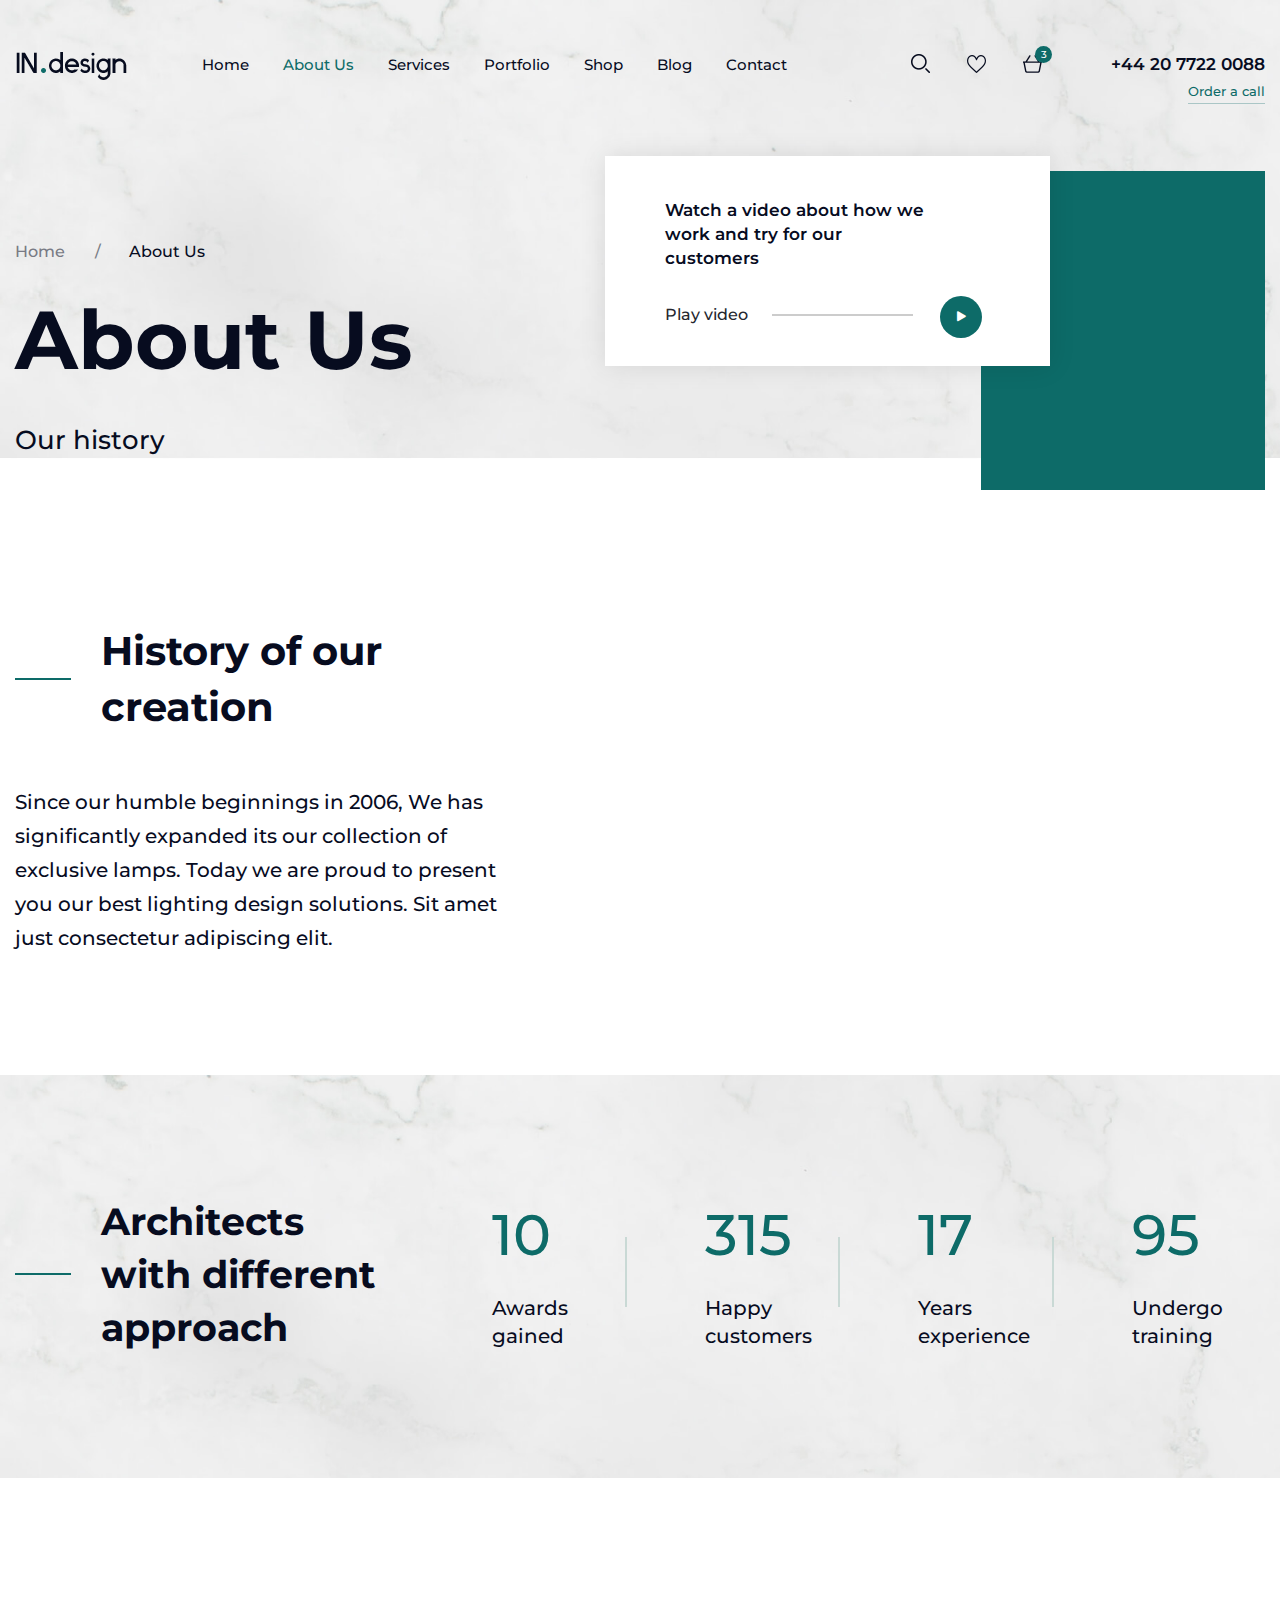
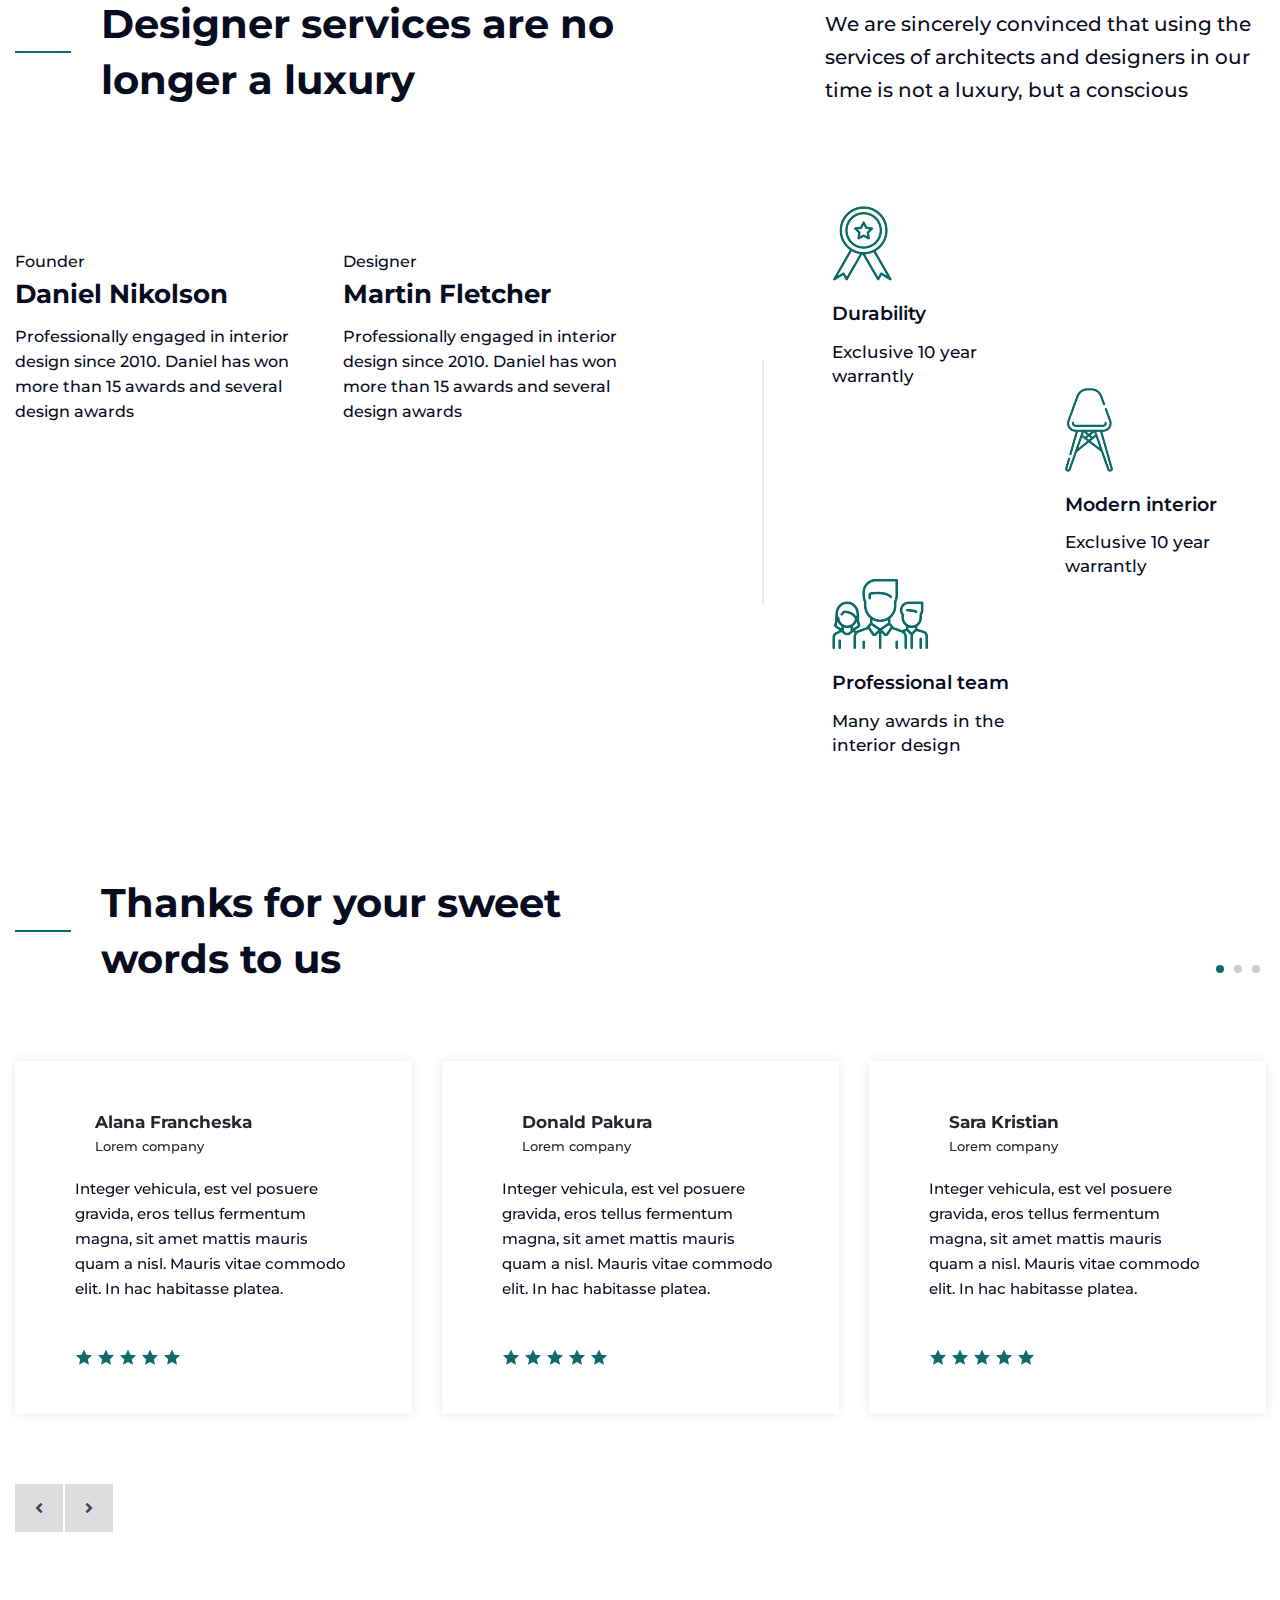
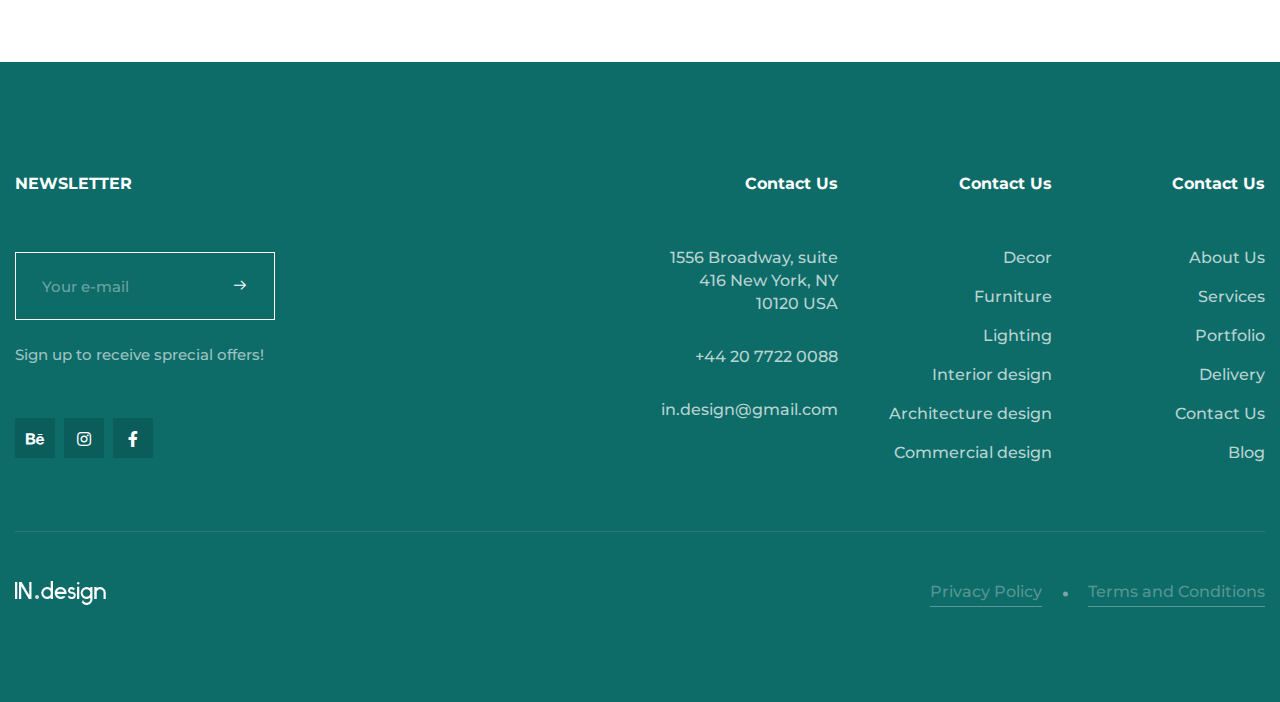
==== about.html @ 4f8052b0 "first commit" ====
<!DOCTYPE html>
<html lang="en">
<head>
	<meta charset="UTF-8">
	<title>Mint - Interior Design HTML Template</title>
	<meta name="viewport" content="width=device-width, initial-scale=1.0">
	<meta name="description" content="Mint Multipurpose Agency Website" />
	<meta name="author" content="George_fx">
	<meta name="keywords" content="" />
	<link rel="icon" href="assets/images/favicon.png">
	<link rel="stylesheet" type="text/css" href="assets/css/animate.css">
	<link rel="stylesheet" type="text/css" href="assets/css/bootstrap.min.css">
	<link rel="stylesheet" type="text/css" href="assets/css/all.min.css">
	<link rel="stylesheet" type="text/css" href="assets/css/line-awesome.min.css">
	<link rel="stylesheet" type="text/css" href="assets/css/slick.css">
	<link rel="stylesheet" type="text/css" href="assets/css/slick-theme.css">
	<link rel="stylesheet" type="text/css" href="assets/css/color.css">
	<link rel="stylesheet" type="text/css" href="assets/css/style.css">
	<link rel="stylesheet" type="text/css" href="assets/css/responsive.css">
</head>


<body>


	<div class="page-loading">
		<div class="thecube">
			<div class="cube c1"></div>
			<div class="cube c2"></div>
			<div class="cube c4"></div>
			<div class="cube c3"></div>
		</div>
	</div><!--page-loading end-->

	<div class="wrapper">
			
		<header>
			<div class="container">
				<div class="header-content">
					<div class="logo">
						<a href="index.html" title="">
							<img src="assets/images/logo.png" alt="">
						</a>
					</div><!--logo end-->
					<nav>
						<ul>
							<li><a href="index.html" title="">Home</a></li>
							<li><a class="active" href="about.html" title="">About Us</a></li>
							<li><a href="services.html" title="">Services</a></li>
							<li><a href="portfolio.html" title="">Portfolio</a>
								<ul>
									<li><a href="#" title="">Portfolio Details</a></li>
								</ul>
							</li>
							<li><a href="catalog.html" title="">Shop</a>
								<ul>
									<li>
										<a href="catalog-product.html" title="">Shop Details</a>
									</li>
									<li>
										<a href="shop.html" title="">Shop 2</a>
									</li>
								</ul>
							</li>
							<li><a href="blog.html" title="">Blog</a>
								<ul>
									<li><a href="blog-single.html" title="">Blog Single</a></li>
								</ul>
							</li>
							<li><a href="contact.html" title="">Contact</a></li>
						</ul>
					</nav><!--navigation end-->
					<ul class="mint-funcz">
						<li>
							<a href="#" title="" class="search-btn">
								<img src="assets/images/icon3.png" alt="">
							</a>
						</li>
						<li>
							<a href="#" title="">
								<img src="assets/images/icon4.png" alt="">
							</a>
						</li>
						<li>
							<a href="#" title="">
								<img src="assets/images/icon5.png" alt="">
								<span class="cart-number">3</span>
							</a>
						</li>
					</ul><!--mint-funcz end-->
					<div class="contact-head-info">
						<h4>+44 20 7722 0088</h4>
						<a href="#" title="">Order a call</a>
					</div><!--contact-head-info end-->
					<div class="menu-btnn">
						<div class="menu-btn">
							<span class="bar1"></span>
							<span class="bar2"></span>
							<span class="bar3"></span>
						</div><!--menu-bar end-->
					</div>
				</div><!--header-content end-->
			</div>
		</header><!--header end-->

		<div class="header-search d-flex flex-wrap justify-content-center align-items-center w-100">
            <span class="search-close-btn"><i class="fas fa-times"></i></span>
            <form>
                <input type="text" placeholder="Search">
            </form>
        </div><!--header-search end-->

		<div class="responsive-mobile-menu">
			<ul>
				<li><a href="index.html" title="">Home</a></li>
				<li><a href="about.html" title="">About Us</a></li>
				<li><a href="services.html" title="">Services</a></li>
				<li><a href="portfolio.html" title="">Portfolio</a>
					<ul>
						<li><a href="#" title="">Portfolio Details</a></li>
					</ul>
				</li>
				<li><a href="catalog.html" title="">Shop</a>
					<ul>
						<li>
							<a href="catalog-product.html" title="">Shop Details</a>
						</li>
						<li>
							<a href="shop.html" title="">Shop 2</a>
						</li>
					</ul>
				</li>
				<li><a href="blog.html" title="">Blog</a>
					<ul>
						<li><a href="blog-single.html" title="">Blog Single</a></li>
					</ul>
				</li>
				<li><a href="contact.html" title="">Contact</a></li>
			</ul>
		</div><!--responsive-mobile-menu end-->

		<section class="pager-section">
			<div class="container">
				<div class="pager-info">
					<ul class="breadcrumb">
						<li><a href="#" title="">Home</a></li>
						<li><span>About Us</span></li>
					</ul><!--breadcrumb end-->
					<h2>About Us</h2>
					<span>Our history</span>
				</div>
				<div class="pger-imgs">
					<div class="abt-imgz">
						<img src="https://via.placeholder.com/490x613" alt="">
						<img src="https://via.placeholder.com/480x598" alt="" class="sncd-img">
						<div class="abt-txt">
							<h4>Watch a video about how we work and try for our customers</h4>
							<span>Play video</span>
							<a href="https://www.youtube.com/watch?v=pNxqh-JCMpw" title="" class="play-btn html5lightbox"><i class="fa fa-play"></i></a>
						</div>
					</div>
				</div><!--pger-imgs end-->
				<div class="clearfix"></div>
			</div>
		</section><!--pager-section end-->

		<section class="block2">
			<div class="container">
				<div class="our-history">
					<h3 class="sub-title">History of our creation</h3>
					<p>Since our humble beginnings in 2006, We has significantly expanded its our collection of exclusive lamps. Today we are proud to present you our best lighting design solutions. Sit amet just consectetur adipiscing elit.</p>
				</div><!--our-history end-->
			</div>
		</section>

		<section class="block2">
			<div class="fixed-bg bg2"></div>
			<div class="container">
				<div class="arch-section">
					<div class="row">
						<div class="col-lg-4">
							<h3 class="sub-title m-0">Architects <br />with different approach</h3>
						</div>
						<div class="col-lg-8">
							<div class="our-awards-sec">
								<div class="row">
									<div class="col-lg-3 col-md-3 col-sm-6">
										<div class="award-col">
											<h2 class="count">10</h2>
											<h3>Awards gained</h3>
										</div><!--award-col end-->
									</div>
									<div class="col-lg-3 col-md-3 col-sm-6">
										<div class="award-col">
											<h2 class="count">315</h2>
											<h3>Happy customers</h3>
										</div><!--award-col end-->
									</div>
									<div class="col-lg-3 col-md-3 col-sm-6">
										<div class="award-col">
											<h2 class="count">17</h2>
											<h3>Years experience</h3>
										</div><!--award-col end-->
									</div>
									<div class="col-lg-3 col-md-3 col-sm-6">
										<div class="award-col">
											<h2 class="count">95</h2>
											<h3>Undergo training</h3>
										</div><!--award-col end-->
									</div>
								</div>
							</div><!--our-awards-sec end-->
						</div>
					</div>
				</div><!--arch-section end-->
			</div>
		</section>

		<section class="block2 pb-0">
			<div class="custom-container">
				<div class="section-title style2 align-items-center">
					<h3 class="sub-title">Designer services are no longer a luxury</h3>
					<p>We are sincerely convinced that using the services of architects and designers in our time is not a luxury, but a conscious</p>
					<div class="clearfix"></div>
				</div><!--section-title end-->
				<div class="services-section">
					<div class="row">
						<div class="col-lg-7">
							<div class="post-section">
								<div class="row">
									<div class="col-lg-6 col-md-6 col-sm-6">
										<div class="post-col">
											<div class="post-thumbnail">
												<img src="https://via.placeholder.com/280x280" alt="">
											</div><!--post-thumbnail end-->
											<div class="post-info">
												<span>Founder</span>
												<h2>Daniel Nikolson</h2>
												<p>Professionally engaged in interior design since 2010. Daniel has won more than 15 awards and several design awards</p>
											</div><!--post-info end-->
										</div><!--post-col end-->
									</div>
									<div class="col-lg-6 col-md-6 col-sm-6">
										<div class="post-col">
											<div class="post-thumbnail">
												<img src="https://via.placeholder.com/280x280" alt="">
											</div><!--post-thumbnail end-->
											<div class="post-info">
												<span>Designer</span>
												<h2>Martin Fletcher</h2>
												<p>Professionally engaged in interior design since 2010. Daniel has won more than 15 awards and several design awards</p>
											</div><!--post-info end-->
										</div><!--post-col end-->
									</div>
								</div>
							</div>
						</div>
						<div class="col-lg-5">
							<div class="svs-list">
								<ul>
									<li>
										<div class="svs-info">
											<img src="assets/images/ico1.png" alt="">
											<h3>Durability</h3>
											<p>Exclusive 10 year warrantly</p>
										</div>
									</li>
									<li>
										<div class="svs-info">
											<img src="assets/images/ico2.png" alt="">
											<h3>Modern interior</h3>
											<p>Exclusive 10 year warrantly</p>
										</div>
										<div class="clearfix"></div>
									</li>
									<li>
										<div class="svs-info">
											<img src="assets/images/ico3.png" alt="">
											<h3>Professional team</h3>
											<p>Many awards in the interior design </p>
										</div>
									</li>
								</ul>
							</div><!--svs-list end-->
						</div>
					</div>
				</div><!--services-section end-->
			</div>
		</section>

		<section class="block testi-section">
			<div class="container">
				<div class="section-title">
					<h3 class="sub-title">Thanks for your sweet words to us</h3>
				</div><!--section-title end-->
				<div class="testimonial-section">
					<div class="row testi-carousel">
						<div class="col-lg-4">
							<div class="testi-slide">
								<div class="testi-head">
									<img src="https://via.placeholder.com/70x70" alt="">
									<div class="user-info">
										<h3>Alana Francheska</h3>
										<span>Lorem company</span>
									</div>
								</div>
								<p>Integer vehicula, est vel posuere gravida, eros tellus fermentum magna, sit amet mattis mauris quam a nisl. Mauris vitae commodo elit.  In hac habitasse platea.</p>
								<ul class="rating">
									<li><i class="la la-star"></i></li>
									<li><i class="la la-star"></i></li>
									<li><i class="la la-star"></i></li>
									<li><i class="la la-star"></i></li>
									<li><i class="la la-star"></i></li>
								</ul>
							</div><!--testi-slide end-->
						</div>
						<div class="col-lg-4">
							<div class="testi-slide">
								<div class="testi-head">
									<img src="https://via.placeholder.com/70x70" alt="">
									<div class="user-info">
										<h3>Donald Pakura</h3>
										<span>Lorem company</span>
									</div>
								</div>
								<p>Integer vehicula, est vel posuere gravida, eros tellus fermentum magna, sit amet mattis mauris quam a nisl. Mauris vitae commodo elit.  In hac habitasse platea.</p>
								<ul class="rating">
									<li><i class="la la-star"></i></li>
									<li><i class="la la-star"></i></li>
									<li><i class="la la-star"></i></li>
									<li><i class="la la-star"></i></li>
									<li><i class="la la-star"></i></li>
								</ul>
							</div><!--testi-slide end-->
						</div>
						<div class="col-lg-4">
							<div class="testi-slide">
								<div class="testi-head">
									<img src="https://via.placeholder.com/70x70" alt="">
									<div class="user-info">
										<h3>Sara Kristian</h3>
										<span>Lorem company</span>
									</div>
								</div>
								<p>Integer vehicula, est vel posuere gravida, eros tellus fermentum magna, sit amet mattis mauris quam a nisl. Mauris vitae commodo elit.  In hac habitasse platea.</p>
								<ul class="rating">
									<li><i class="la la-star"></i></li>
									<li><i class="la la-star"></i></li>
									<li><i class="la la-star"></i></li>
									<li><i class="la la-star"></i></li>
									<li><i class="la la-star"></i></li>
								</ul>
							</div><!--testi-slide end-->
						</div>
						<div class="col-lg-4">
							<div class="testi-slide">
								<div class="testi-head">
									<img src="https://via.placeholder.com/70x70" alt="">
									<div class="user-info">
										<h3>Alana Francheska</h3>
										<span>Lorem company</span>
									</div>
								</div>
								<p>Integer vehicula, est vel posuere gravida, eros tellus fermentum magna, sit amet mattis mauris quam a nisl. Mauris vitae commodo elit.  In hac habitasse platea.</p>
								<ul class="rating">
									<li><i class="la la-star"></i></li>
									<li><i class="la la-star"></i></li>
									<li><i class="la la-star"></i></li>
									<li><i class="la la-star"></i></li>
									<li><i class="la la-star"></i></li>
								</ul>
							</div><!--testi-slide end-->
						</div>
						<div class="col-lg-4">
							<div class="testi-slide">
								<div class="testi-head">
									<img src="https://via.placeholder.com/70x70" alt="">
									<div class="user-info">
										<h3>Alana Francheska</h3>
										<span>Lorem company</span>
									</div>
								</div>
								<p>Integer vehicula, est vel posuere gravida, eros tellus fermentum magna, sit amet mattis mauris quam a nisl. Mauris vitae commodo elit.  In hac habitasse platea.</p>
								<ul class="rating">
									<li><i class="la la-star"></i></li>
									<li><i class="la la-star"></i></li>
									<li><i class="la la-star"></i></li>
									<li><i class="la la-star"></i></li>
									<li><i class="la la-star"></i></li>
								</ul>
							</div><!--testi-slide end-->
						</div>
					</div>
				</div><!--testimonial-section end-->
			</div>
		</section>

		<footer>
			<div class="container">
				<div class="top-footer">
					<div class="row">
						<div class="col-lg-6 col-md-12">
							<div class="widget widget-info">
								<h3 class="widget-title">NEWSLETTER</h3>
								<form class="widget-form">
									<input type="text" name="email" placeholder="Your e-mail">
									<button type="submit"><i class="la la-arrow-right"></i></button>
								</form>
								<span>Sign up to receive sprecial offers!</span>
								<ul class="social-links">
									<li><a href="#" title=""><i class="fab fa-behance"></i></a></li>
									<li><a href="#" title=""><i class="fab fa-instagram"></i></a></li>
									<li><a href="#" title=""><i class="fab fa-facebook-f"></i></a></li>
								</ul><!--social-links end-->
							</div><!--widget-info end-->
						</div>
						<div class="col-lg-6 col-md-12">
							<div class="row">
								<div class="col-lg-4 col-md-4 col-sm-6 col-12">
									<div class="widget widget-contact text-right">
										<h3 class="widget-title">Contact Us</h3>
										<ul class="ft-links">
											<li>1556 Broadway, suite 416 New York, NY 10120 USA</li>
											<li>+44 20 7722 0088</li>
											<li><a href="#" title="">in.design@gmail.com</a></li>
										</ul><!--ft-links end-->
									</div><!--widget-contact end-->
								</div>
								<div class="col-lg-4 col-md-4 col-sm-6 col-12">
									<div class="widget widget-category text-right">
										<h3 class="widget-title">Contact Us</h3>
										<ul class="ft-links">
											<li><a href="#" title="">Decor</a></li>
											<li><a href="#" title="">Furniture</a></li>
											<li><a href="#" title="">Lighting</a></li>
											<li><a href="#" title="">Interior design</a></li>
											<li><a href="#" title="">Architecture design</a></li>
											<li><a href="#" title="">Commercial design</a></li>
										</ul><!--ft-links end-->
									</div><!--widget-contact end-->
								</div>
								<div class="col-lg-4 col-md-4 col-sm-12 col-12">
									<div class="widget widget-company text-right">
										<h3 class="widget-title">Contact Us</h3>
										<ul class="ft-links">
											<li><a href="about.html" title="">About Us</a></li>
											<li><a href="services.html" title="">Services</a></li>
											<li><a href="portfolio.html" title="">Portfolio</a></li>
											<li><a href="#" title="">Delivery</a></li>
											<li><a href="contact.html" title="">Contact Us</a></li>
											<li><a href="blog.html" title="">Blog</a></li>
										</ul><!--ft-links end-->
									</div><!--widget-contact end-->
								</div>
							</div>
						</div>
					</div>
				</div><!--top-footer end-->
				<div class="bottom-footer">
					<div class="ft-logo">
						<img src="assets/images/ft-logo.png" alt="">
					</div><!--ft-logo end-->
					<ul class="btm-links">
						<li><a href="#" title="">Privacy Policy</a></li>
						<li><a href="#" title="">Terms and Conditions</a></li>
					</ul><!--btm-links end-->
					<div class="clearfix"></div>
				</div><!--bottom-footer end-->
			</div>
		</footer><!--footer end-->

	</div><!--wrapper end-->



<script src="assets/js/jquery.min.js"></script>
<script src="assets/js/popper.js"></script>
<script src="assets/js/bootstrap.min.js"></script>
<script src="assets/js/plugin/slick.min.js"></script>
<script src="assets/js/plugin/html5lightbox.js"></script>
<script src="assets/js/plugin/counter.js"></script>
<script src="assets/js/placeholdem.min.js"></script>
<script src="assets/js/script.js"></script>


</body>

</html>
---- assets/css/line-awesome.min.css ----
.la,.lab,.lad,.lal,.lar,.las{-moz-osx-font-smoothing:grayscale;-webkit-font-smoothing:antialiased;display:inline-block;font-style:normal;font-variant:normal;text-rendering:auto;line-height:1}.la-lg{font-size:1.33333em;line-height:.75em;vertical-align:-.0667em}.la-xs{font-size:.75em}.la-sm{font-size:.875em}.la-1x{font-size:1em}.la-2x{font-size:2em}.la-3x{font-size:3em}.la-4x{font-size:4em}.la-5x{font-size:5em}.la-6x{font-size:6em}.la-7x{font-size:7em}.la-8x{font-size:8em}.la-9x{font-size:9em}.la-10x{font-size:10em}.la-fw{text-align:center;width:1.25em}.la-ul{list-style-type:none;margin-left:2.5em;padding-left:0}.la-ul>li{position:relative}.la-li{left:-2em;position:absolute;text-align:center;width:2em;line-height:inherit}.la-border{border:solid .08em #eee;border-radius:.1em;padding:.2em .25em .15em}.la-pull-left{float:left}.la-pull-right{float:right}.la.la-pull-left,.lab.la-pull-left,.lal.la-pull-left,.lar.la-pull-left,.las.la-pull-left{margin-right:.3em}.la.la-pull-right,.lab.la-pull-right,.lal.la-pull-right,.lar.la-pull-right,.las.la-pull-right{margin-left:.3em}.la-spin{-webkit-animation:la-spin 2s infinite linear;animation:la-spin 2s infinite linear}.la-pulse{-webkit-animation:la-spin 1s infinite steps(8);animation:la-spin 1s infinite steps(8)}@-webkit-keyframes la-spin{0%{-webkit-transform:rotate(0);transform:rotate(0)}100%{-webkit-transform:rotate(360deg);transform:rotate(360deg)}}@keyframes la-spin{0%{-webkit-transform:rotate(0);transform:rotate(0)}100%{-webkit-transform:rotate(360deg);transform:rotate(360deg)}}.la-rotate-90{-webkit-transform:rotate(90deg);transform:rotate(90deg)}.la-rotate-180{-webkit-transform:rotate(180deg);transform:rotate(180deg)}.la-rotate-270{-webkit-transform:rotate(270deg);transform:rotate(270deg)}.la-flip-horizontal{-webkit-transform:scale(-1,1);transform:scale(-1,1)}.la-flip-vertical{-webkit-transform:scale(1,-1);transform:scale(1,-1)}.la-flip-both,.la-flip-horizontal.la-flip-vertical{-webkit-transform:scale(-1,-1);transform:scale(-1,-1)}:root .la-flip-both,:root .la-flip-horizontal,:root .la-flip-vertical,:root .la-rotate-180,:root .la-rotate-270,:root .la-rotate-90{-webkit-filter:none;filter:none}.la-stack{display:inline-block;height:2em;line-height:2em;position:relative;vertical-align:middle;width:2.5em}.la-stack-1x,.la-stack-2x{left:0;position:absolute;text-align:center;width:100%}.la-stack-1x{line-height:inherit}.la-stack-2x{font-size:2em}.la-inverse{color:#fff}.la-500px:before{content:"\f26e"}.la-accessible-icon:before{content:"\f368"}.la-accusoft:before{content:"\f369"}.la-acquisitions-incorporated:before{content:"\f6af"}.la-ad:before{content:"\f641"}.la-address-book:before{content:"\f2b9"}.la-address-card:before{content:"\f2bb"}.la-adjust:before{content:"\f042"}.la-adn:before{content:"\f170"}.la-adobe:before{content:"\f778"}.la-adversal:before{content:"\f36a"}.la-affiliatetheme:before{content:"\f36b"}.la-air-freshener:before{content:"\f5d0"}.la-airbnb:before{content:"\f834"}.la-algolia:before{content:"\f36c"}.la-align-center:before{content:"\f037"}.la-align-justify:before{content:"\f039"}.la-align-left:before{content:"\f036"}.la-align-right:before{content:"\f038"}.la-alipay:before{content:"\f642"}.la-allergies:before{content:"\f461"}.la-amazon:before{content:"\f270"}.la-amazon-pay:before{content:"\f42c"}.la-ambulance:before{content:"\f0f9"}.la-american-sign-language-interpreting:before{content:"\f2a3"}.la-amilia:before{content:"\f36d"}.la-anchor:before{content:"\f13d"}.la-android:before{content:"\f17b"}.la-angellist:before{content:"\f209"}.la-angle-double-down:before{content:"\f103"}.la-angle-double-left:before{content:"\f100"}.la-angle-double-right:before{content:"\f101"}.la-angle-double-up:before{content:"\f102"}.la-angle-down:before{content:"\f107"}.la-angle-left:before{content:"\f104"}.la-angle-right:before{content:"\f105"}.la-angle-up:before{content:"\f106"}.la-angry:before{content:"\f556"}.la-angrycreative:before{content:"\f36e"}.la-angular:before{content:"\f420"}.la-ankh:before{content:"\f644"}.la-app-store:before{content:"\f36f"}.la-app-store-ios:before{content:"\f370"}.la-apper:before{content:"\f371"}.la-apple:before{content:"\f179"}.la-apple-alt:before{content:"\f5d1"}.la-apple-pay:before{content:"\f415"}.la-archive:before{content:"\f187"}.la-archway:before{content:"\f557"}.la-arrow-alt-circle-down:before{content:"\f358"}.la-arrow-alt-circle-left:before{content:"\f359"}.la-arrow-alt-circle-right:before{content:"\f35a"}.la-arrow-alt-circle-up:before{content:"\f35b"}.la-arrow-circle-down:before{content:"\f0ab"}.la-arrow-circle-left:before{content:"\f0a8"}.la-arrow-circle-right:before{content:"\f0a9"}.la-arrow-circle-up:before{content:"\f0aa"}.la-arrow-down:before{content:"\f063"}.la-arrow-left:before{content:"\f060"}.la-arrow-right:before{content:"\f061"}.la-arrow-up:before{content:"\f062"}.la-arrows-alt:before{content:"\f0b2"}.la-arrows-alt-h:before{content:"\f337"}.la-arrows-alt-v:before{content:"\f338"}.la-artstation:before{content:"\f77a"}.la-assistive-listening-systems:before{content:"\f2a2"}.la-asterisk:before{content:"\f069"}.la-asymmetrik:before{content:"\f372"}.la-at:before{content:"\f1fa"}.la-atlas:before{content:"\f558"}.la-atlassian:before{content:"\f77b"}.la-atom:before{content:"\f5d2"}.la-audible:before{content:"\f373"}.la-audio-description:before{content:"\f29e"}.la-autoprefixer:before{content:"\f41c"}.la-avianex:before{content:"\f374"}.la-aviato:before{content:"\f421"}.la-award:before{content:"\f559"}.la-aws:before{content:"\f375"}.la-baby:before{content:"\f77c"}.la-baby-carriage:before{content:"\f77d"}.la-backspace:before{content:"\f55a"}.la-backward:before{content:"\f04a"}.la-bacon:before{content:"\f7e5"}.la-balance-scale:before{content:"\f24e"}.la-balance-scale-left:before{content:"\f515"}.la-balance-scale-right:before{content:"\f516"}.la-ban:before{content:"\f05e"}.la-band-aid:before{content:"\f462"}.la-bandcamp:before{content:"\f2d5"}.la-barcode:before{content:"\f02a"}.la-bars:before{content:"\f0c9"}.la-baseball-ball:before{content:"\f433"}.la-basketball-ball:before{content:"\f434"}.la-bath:before{content:"\f2cd"}.la-battery-empty:before{content:"\f244"}.la-battery-full:before{content:"\f240"}.la-battery-half:before{content:"\f242"}.la-battery-quarter:before{content:"\f243"}.la-battery-three-quarters:before{content:"\f241"}.la-battle-net:before{content:"\f835"}.la-bed:before{content:"\f236"}.la-beer:before{content:"\f0fc"}.la-behance:before{content:"\f1b4"}.la-behance-square:before{content:"\f1b5"}.la-bell:before{content:"\f0f3"}.la-bell-slash:before{content:"\f1f6"}.la-bezier-curve:before{content:"\f55b"}.la-bible:before{content:"\f647"}.la-bicycle:before{content:"\f206"}.la-biking:before{content:"\f84a"}.la-bimobject:before{content:"\f378"}.la-binoculars:before{content:"\f1e5"}.la-biohazard:before{content:"\f780"}.la-birthday-cake:before{content:"\f1fd"}.la-bitbucket:before{content:"\f171"}.la-bitcoin:before{content:"\f379"}.la-bity:before{content:"\f37a"}.la-black-tie:before{content:"\f27e"}.la-blackberry:before{content:"\f37b"}.la-blender:before{content:"\f517"}.la-blender-phone:before{content:"\f6b6"}.la-blind:before{content:"\f29d"}.la-blog:before{content:"\f781"}.la-blogger:before{content:"\f37c"}.la-blogger-b:before{content:"\f37d"}.la-bluetooth:before{content:"\f293"}.la-bluetooth-b:before{content:"\f294"}.la-bold:before{content:"\f032"}.la-bolt:before{content:"\f0e7"}.la-bomb:before{content:"\f1e2"}.la-bone:before{content:"\f5d7"}.la-bong:before{content:"\f55c"}.la-book:before{content:"\f02d"}.la-book-dead:before{content:"\f6b7"}.la-book-medical:before{content:"\f7e6"}.la-book-open:before{content:"\f518"}.la-book-reader:before{content:"\f5da"}.la-bookmark:before{content:"\f02e"}.la-bootstrap:before{content:"\f836"}.la-border-all:before{content:"\f84c"}.la-border-none:before{content:"\f850"}.la-border-style:before{content:"\f853"}.la-bowling-ball:before{content:"\f436"}.la-box:before{content:"\f466"}.la-box-open:before{content:"\f49e"}.la-boxes:before{content:"\f468"}.la-braille:before{content:"\f2a1"}.la-brain:before{content:"\f5dc"}.la-bread-slice:before{content:"\f7ec"}.la-briefcase:before{content:"\f0b1"}.la-briefcase-medical:before{content:"\f469"}.la-broadcast-tower:before{content:"\f519"}.la-broom:before{content:"\f51a"}.la-brush:before{content:"\f55d"}.la-btc:before{content:"\f15a"}.la-buffer:before{content:"\f837"}.la-bug:before{content:"\f188"}.la-building:before{content:"\f1ad"}.la-bullhorn:before{content:"\f0a1"}.la-bullseye:before{content:"\f140"}.la-burn:before{content:"\f46a"}.la-buromobelexperte:before{content:"\f37f"}.la-bus:before{content:"\f207"}.la-bus-alt:before{content:"\f55e"}.la-business-time:before{content:"\f64a"}.la-buy-n-large:before{content:"\f8a6"}.la-buysellads:before{content:"\f20d"}.la-calculator:before{content:"\f1ec"}.la-calendar:before{content:"\f133"}.la-calendar-alt:before{content:"\f073"}.la-calendar-check:before{content:"\f274"}.la-calendar-day:before{content:"\f783"}.la-calendar-minus:before{content:"\f272"}.la-calendar-plus:before{content:"\f271"}.la-calendar-times:before{content:"\f273"}.la-calendar-week:before{content:"\f784"}.la-camera:before{content:"\f030"}.la-camera-retro:before{content:"\f083"}.la-campground:before{content:"\f6bb"}.la-canadian-maple-leaf:before{content:"\f785"}.la-candy-cane:before{content:"\f786"}.la-cannabis:before{content:"\f55f"}.la-capsules:before{content:"\f46b"}.la-car:before{content:"\f1b9"}.la-car-alt:before{content:"\f5de"}.la-car-battery:before{content:"\f5df"}.la-car-crash:before{content:"\f5e1"}.la-car-side:before{content:"\f5e4"}.la-caret-down:before{content:"\f0d7"}.la-caret-left:before{content:"\f0d9"}.la-caret-right:before{content:"\f0da"}.la-caret-square-down:before{content:"\f150"}.la-caret-square-left:before{content:"\f191"}.la-caret-square-right:before{content:"\f152"}.la-caret-square-up:before{content:"\f151"}.la-caret-up:before{content:"\f0d8"}.la-carrot:before{content:"\f787"}.la-cart-arrow-down:before{content:"\f218"}.la-cart-plus:before{content:"\f217"}.la-cash-register:before{content:"\f788"}.la-cat:before{content:"\f6be"}.la-cc-amazon-pay:before{content:"\f42d"}.la-cc-amex:before{content:"\f1f3"}.la-cc-apple-pay:before{content:"\f416"}.la-cc-diners-club:before{content:"\f24c"}.la-cc-discover:before{content:"\f1f2"}.la-cc-jcb:before{content:"\f24b"}.la-cc-mastercard:before{content:"\f1f1"}.la-cc-paypal:before{content:"\f1f4"}.la-cc-stripe:before{content:"\f1f5"}.la-cc-visa:before{content:"\f1f0"}.la-centercode:before{content:"\f380"}.la-centos:before{content:"\f789"}.la-certificate:before{content:"\f0a3"}.la-chair:before{content:"\f6c0"}.la-chalkboard:before{content:"\f51b"}.la-chalkboard-teacher:before{content:"\f51c"}.la-charging-station:before{content:"\f5e7"}.la-chart-area:before{content:"\f1fe"}.la-chart-bar:before{content:"\f080"}.la-chart-line:before{content:"\f201"}.la-chart-pie:before{content:"\f200"}.la-check:before{content:"\f00c"}.la-check-circle:before{content:"\f058"}.la-check-double:before{content:"\f560"}.la-check-square:before{content:"\f14a"}.la-cheese:before{content:"\f7ef"}.la-chess:before{content:"\f439"}.la-chess-bishop:before{content:"\f43a"}.la-chess-board:before{content:"\f43c"}.la-chess-king:before{content:"\f43f"}.la-chess-knight:before{content:"\f441"}.la-chess-pawn:before{content:"\f443"}.la-chess-queen:before{content:"\f445"}.la-chess-rook:before{content:"\f447"}.la-chevron-circle-down:before{content:"\f13a"}.la-chevron-circle-left:before{content:"\f137"}.la-chevron-circle-right:before{content:"\f138"}.la-chevron-circle-up:before{content:"\f139"}.la-chevron-down:before{content:"\f078"}.la-chevron-left:before{content:"\f053"}.la-chevron-right:before{content:"\f054"}.la-chevron-up:before{content:"\f077"}.la-child:before{content:"\f1ae"}.la-chrome:before{content:"\f268"}.la-chromecast:before{content:"\f838"}.la-church:before{content:"\f51d"}.la-circle:before{content:"\f111"}.la-circle-notch:before{content:"\f1ce"}.la-city:before{content:"\f64f"}.la-clinic-medical:before{content:"\f7f2"}.la-clipboard:before{content:"\f328"}.la-clipboard-check:before{content:"\f46c"}.la-clipboard-list:before{content:"\f46d"}.la-clock:before{content:"\f017"}.la-clone:before{content:"\f24d"}.la-closed-captioning:before{content:"\f20a"}.la-cloud:before{content:"\f0c2"}.la-cloud-download-alt:before{content:"\f381"}.la-cloud-meatball:before{content:"\f73b"}.la-cloud-moon:before{content:"\f6c3"}.la-cloud-moon-rain:before{content:"\f73c"}.la-cloud-rain:before{content:"\f73d"}.la-cloud-showers-heavy:before{content:"\f740"}.la-cloud-sun:before{content:"\f6c4"}.la-cloud-sun-rain:before{content:"\f743"}.la-cloud-upload-alt:before{content:"\f382"}.la-cloudscale:before{content:"\f383"}.la-cloudsmith:before{content:"\f384"}.la-cloudversify:before{content:"\f385"}.la-cocktail:before{content:"\f561"}.la-code:before{content:"\f121"}.la-code-branch:before{content:"\f126"}.la-codepen:before{content:"\f1cb"}.la-codiepie:before{content:"\f284"}.la-coffee:before{content:"\f0f4"}.la-cog:before{content:"\f013"}.la-cogs:before{content:"\f085"}.la-coins:before{content:"\f51e"}.la-columns:before{content:"\f0db"}.la-comment:before{content:"\f075"}.la-comment-alt:before{content:"\f27a"}.la-comment-dollar:before{content:"\f651"}.la-comment-dots:before{content:"\f4ad"}.la-comment-medical:before{content:"\f7f5"}.la-comment-slash:before{content:"\f4b3"}.la-comments:before{content:"\f086"}.la-comments-dollar:before{content:"\f653"}.la-compact-disc:before{content:"\f51f"}.la-compass:before{content:"\f14e"}.la-compress:before{content:"\f066"}.la-compress-arrows-alt:before{content:"\f78c"}.la-concierge-bell:before{content:"\f562"}.la-confluence:before{content:"\f78d"}.la-connectdevelop:before{content:"\f20e"}.la-contao:before{content:"\f26d"}.la-cookie:before{content:"\f563"}.la-cookie-bite:before{content:"\f564"}.la-copy:before{content:"\f0c5"}.la-copyright:before{content:"\f1f9"}.la-cotton-bureau:before{content:"\f89e"}.la-couch:before{content:"\f4b8"}.la-cpanel:before{content:"\f388"}.la-creative-commons:before{content:"\f25e"}.la-creative-commons-by:before{content:"\f4e7"}.la-creative-commons-nc:before{content:"\f4e8"}.la-creative-commons-nc-eu:before{content:"\f4e9"}.la-creative-commons-nc-jp:before{content:"\f4ea"}.la-creative-commons-nd:before{content:"\f4eb"}.la-creative-commons-pd:before{content:"\f4ec"}.la-creative-commons-pd-alt:before{content:"\f4ed"}.la-creative-commons-remix:before{content:"\f4ee"}.la-creative-commons-sa:before{content:"\f4ef"}.la-creative-commons-sampling:before{content:"\f4f0"}.la-creative-commons-sampling-plus:before{content:"\f4f1"}.la-creative-commons-share:before{content:"\f4f2"}.la-creative-commons-zero:before{content:"\f4f3"}.la-credit-card:before{content:"\f09d"}.la-critical-role:before{content:"\f6c9"}.la-crop:before{content:"\f125"}.la-crop-alt:before{content:"\f565"}.la-cross:before{content:"\f654"}.la-crosshairs:before{content:"\f05b"}.la-crow:before{content:"\f520"}.la-crown:before{content:"\f521"}.la-crutch:before{content:"\f7f7"}.la-css3:before{content:"\f13c"}.la-css3-alt:before{content:"\f38b"}.la-cube:before{content:"\f1b2"}.la-cubes:before{content:"\f1b3"}.la-cut:before{content:"\f0c4"}.la-cuttlefish:before{content:"\f38c"}.la-d-and-d:before{content:"\f38d"}.la-d-and-d-beyond:before{content:"\f6ca"}.la-dashcube:before{content:"\f210"}.la-database:before{content:"\f1c0"}.la-deaf:before{content:"\f2a4"}.la-delicious:before{content:"\f1a5"}.la-democrat:before{content:"\f747"}.la-deploydog:before{content:"\f38e"}.la-deskpro:before{content:"\f38f"}.la-desktop:before{content:"\f108"}.la-dev:before{content:"\f6cc"}.la-deviantart:before{content:"\f1bd"}.la-dharmachakra:before{content:"\f655"}.la-dhl:before{content:"\f790"}.la-diagnoses:before{content:"\f470"}.la-diaspora:before{content:"\f791"}.la-dice:before{content:"\f522"}.la-dice-d20:before{content:"\f6cf"}.la-dice-d6:before{content:"\f6d1"}.la-dice-five:before{content:"\f523"}.la-dice-four:before{content:"\f524"}.la-dice-one:before{content:"\f525"}.la-dice-six:before{content:"\f526"}.la-dice-three:before{content:"\f527"}.la-dice-two:before{content:"\f528"}.la-digg:before{content:"\f1a6"}.la-digital-ocean:before{content:"\f391"}.la-digital-tachograph:before{content:"\f566"}.la-directions:before{content:"\f5eb"}.la-discord:before{content:"\f392"}.la-discourse:before{content:"\f393"}.la-divide:before{content:"\f529"}.la-dizzy:before{content:"\f567"}.la-dna:before{content:"\f471"}.la-dochub:before{content:"\f394"}.la-docker:before{content:"\f395"}.la-dog:before{content:"\f6d3"}.la-dollar-sign:before{content:"\f155"}.la-dolly:before{content:"\f472"}.la-dolly-flatbed:before{content:"\f474"}.la-donate:before{content:"\f4b9"}.la-door-closed:before{content:"\f52a"}.la-door-open:before{content:"\f52b"}.la-dot-circle:before{content:"\f192"}.la-dove:before{content:"\f4ba"}.la-download:before{content:"\f019"}.la-draft2digital:before{content:"\f396"}.la-drafting-compass:before{content:"\f568"}.la-dragon:before{content:"\f6d5"}.la-draw-polygon:before{content:"\f5ee"}.la-dribbble:before{content:"\f17d"}.la-dribbble-square:before{content:"\f397"}.la-dropbox:before{content:"\f16b"}.la-drum:before{content:"\f569"}.la-drum-steelpan:before{content:"\f56a"}.la-drumstick-bite:before{content:"\f6d7"}.la-drupal:before{content:"\f1a9"}.la-dumbbell:before{content:"\f44b"}.la-dumpster:before{content:"\f793"}.la-dumpster-fire:before{content:"\f794"}.la-dungeon:before{content:"\f6d9"}.la-dyalog:before{content:"\f399"}.la-earlybirds:before{content:"\f39a"}.la-ebay:before{content:"\f4f4"}.la-edge:before{content:"\f282"}.la-edit:before{content:"\f044"}.la-egg:before{content:"\f7fb"}.la-eject:before{content:"\f052"}.la-elementor:before{content:"\f430"}.la-ellipsis-h:before{content:"\f141"}.la-ellipsis-v:before{content:"\f142"}.la-ello:before{content:"\f5f1"}.la-ember:before{content:"\f423"}.la-empire:before{content:"\f1d1"}.la-envelope:before{content:"\f0e0"}.la-envelope-open:before{content:"\f2b6"}.la-envelope-open-text:before{content:"\f658"}.la-envelope-square:before{content:"\f199"}.la-envira:before{content:"\f299"}.la-equals:before{content:"\f52c"}.la-eraser:before{content:"\f12d"}.la-erlang:before{content:"\f39d"}.la-ethereum:before{content:"\f42e"}.la-ethernet:before{content:"\f796"}.la-etsy:before{content:"\f2d7"}.la-euro-sign:before{content:"\f153"}.la-evernote:before{content:"\f839"}.la-exchange-alt:before{content:"\f362"}.la-exclamation:before{content:"\f12a"}.la-exclamation-circle:before{content:"\f06a"}.la-exclamation-triangle:before{content:"\f071"}.la-expand:before{content:"\f065"}.la-expand-arrows-alt:before{content:"\f31e"}.la-expeditedssl:before{content:"\f23e"}.la-external-link-alt:before{content:"\f35d"}.la-external-link-square-alt:before{content:"\f360"}.la-eye:before{content:"\f06e"}.la-eye-dropper:before{content:"\f1fb"}.la-eye-slash:before{content:"\f070"}.la-facebook:before{content:"\f09a"}.la-facebook-f:before{content:"\f39e"}.la-facebook-messenger:before{content:"\f39f"}.la-facebook-square:before{content:"\f082"}.la-fan:before{content:"\f863"}.la-fantasy-flight-games:before{content:"\f6dc"}.la-fast-backward:before{content:"\f049"}.la-fast-forward:before{content:"\f050"}.la-fax:before{content:"\f1ac"}.la-feather:before{content:"\f52d"}.la-feather-alt:before{content:"\f56b"}.la-fedex:before{content:"\f797"}.la-fedora:before{content:"\f798"}.la-female:before{content:"\f182"}.la-fighter-jet:before{content:"\f0fb"}.la-figma:before{content:"\f799"}.la-file:before{content:"\f15b"}.la-file-alt:before{content:"\f15c"}.la-file-archive:before{content:"\f1c6"}.la-file-audio:before{content:"\f1c7"}.la-file-code:before{content:"\f1c9"}.la-file-contract:before{content:"\f56c"}.la-file-csv:before{content:"\f6dd"}.la-file-download:before{content:"\f56d"}.la-file-excel:before{content:"\f1c3"}.la-file-export:before{content:"\f56e"}.la-file-image:before{content:"\f1c5"}.la-file-import:before{content:"\f56f"}.la-file-invoice:before{content:"\f570"}.la-file-invoice-dollar:before{content:"\f571"}.la-file-medical:before{content:"\f477"}.la-file-medical-alt:before{content:"\f478"}.la-file-pdf:before{content:"\f1c1"}.la-file-powerpoint:before{content:"\f1c4"}.la-file-prescription:before{content:"\f572"}.la-file-signature:before{content:"\f573"}.la-file-upload:before{content:"\f574"}.la-file-video:before{content:"\f1c8"}.la-file-word:before{content:"\f1c2"}.la-fill:before{content:"\f575"}.la-fill-drip:before{content:"\f576"}.la-film:before{content:"\f008"}.la-filter:before{content:"\f0b0"}.la-fingerprint:before{content:"\f577"}.la-fire:before{content:"\f06d"}.la-fire-alt:before{content:"\f7e4"}.la-fire-extinguisher:before{content:"\f134"}.la-firefox:before{content:"\f269"}.la-first-aid:before{content:"\f479"}.la-first-order:before{content:"\f2b0"}.la-first-order-alt:before{content:"\f50a"}.la-firstdraft:before{content:"\f3a1"}.la-fish:before{content:"\f578"}.la-fist-raised:before{content:"\f6de"}.la-flag:before{content:"\f024"}.la-flag-checkered:before{content:"\f11e"}.la-flag-usa:before{content:"\f74d"}.la-flask:before{content:"\f0c3"}.la-flickr:before{content:"\f16e"}.la-flipboard:before{content:"\f44d"}.la-flushed:before{content:"\f579"}.la-fly:before{content:"\f417"}.la-folder:before{content:"\f07b"}.la-folder-minus:before{content:"\f65d"}.la-folder-open:before{content:"\f07c"}.la-folder-plus:before{content:"\f65e"}.la-font:before{content:"\f031"}.la-font-awesome:before{content:"\f2b4"}.la-font-awesome-alt:before{content:"\f35c"}.la-font-awesome-flag:before{content:"\f425"}.la-font-awesome-logo-full:before{content:"\f4e6"}.la-fonticons:before{content:"\f280"}.la-fonticons-fi:before{content:"\f3a2"}.la-football-ball:before{content:"\f44e"}.la-fort-awesome:before{content:"\f286"}.la-fort-awesome-alt:before{content:"\f3a3"}.la-forumbee:before{content:"\f211"}.la-forward:before{content:"\f04e"}.la-foursquare:before{content:"\f180"}.la-free-code-camp:before{content:"\f2c5"}.la-freebsd:before{content:"\f3a4"}.la-frog:before{content:"\f52e"}.la-frown:before{content:"\f119"}.la-frown-open:before{content:"\f57a"}.la-fulcrum:before{content:"\f50b"}.la-funnel-dollar:before{content:"\f662"}.la-futbol:before{content:"\f1e3"}.la-galactic-republic:before{content:"\f50c"}.la-galactic-senate:before{content:"\f50d"}.la-gamepad:before{content:"\f11b"}.la-gas-pump:before{content:"\f52f"}.la-gavel:before{content:"\f0e3"}.la-gem:before{content:"\f3a5"}.la-genderless:before{content:"\f22d"}.la-get-pocket:before{content:"\f265"}.la-gg:before{content:"\f260"}.la-gg-circle:before{content:"\f261"}.la-ghost:before{content:"\f6e2"}.la-gift:before{content:"\f06b"}.la-gifts:before{content:"\f79c"}.la-git:before{content:"\f1d3"}.la-git-alt:before{content:"\f841"}.la-git-square:before{content:"\f1d2"}.la-github:before{content:"\f09b"}.la-github-alt:before{content:"\f113"}.la-github-square:before{content:"\f092"}.la-gitkraken:before{content:"\f3a6"}.la-gitlab:before{content:"\f296"}.la-gitter:before{content:"\f426"}.la-glass-cheers:before{content:"\f79f"}.la-glass-martini:before{content:"\f000"}.la-glass-martini-alt:before{content:"\f57b"}.la-glass-whiskey:before{content:"\f7a0"}.la-glasses:before{content:"\f530"}.la-glide:before{content:"\f2a5"}.la-glide-g:before{content:"\f2a6"}.la-globe:before{content:"\f0ac"}.la-globe-africa:before{content:"\f57c"}.la-globe-americas:before{content:"\f57d"}.la-globe-asia:before{content:"\f57e"}.la-globe-europe:before{content:"\f7a2"}.la-gofore:before{content:"\f3a7"}.la-golf-ball:before{content:"\f450"}.la-goodreads:before{content:"\f3a8"}.la-goodreads-g:before{content:"\f3a9"}.la-google:before{content:"\f1a0"}.la-google-drive:before{content:"\f3aa"}.la-google-play:before{content:"\f3ab"}.la-google-plus:before{content:"\f2b3"}.la-google-plus-g:before{content:"\f0d5"}.la-google-plus-square:before{content:"\f0d4"}.la-google-wallet:before{content:"\f1ee"}.la-gopuram:before{content:"\f664"}.la-graduation-cap:before{content:"\f19d"}.la-gratipay:before{content:"\f184"}.la-grav:before{content:"\f2d6"}.la-greater-than:before{content:"\f531"}.la-greater-than-equal:before{content:"\f532"}.la-grimace:before{content:"\f57f"}.la-grin:before{content:"\f580"}.la-grin-alt:before{content:"\f581"}.la-grin-beam:before{content:"\f582"}.la-grin-beam-sweat:before{content:"\f583"}.la-grin-hearts:before{content:"\f584"}.la-grin-squint:before{content:"\f585"}.la-grin-squint-tears:before{content:"\f586"}.la-grin-stars:before{content:"\f587"}.la-grin-tears:before{content:"\f588"}.la-grin-tongue:before{content:"\f589"}.la-grin-tongue-squint:before{content:"\f58a"}.la-grin-tongue-wink:before{content:"\f58b"}.la-grin-wink:before{content:"\f58c"}.la-grip-horizontal:before{content:"\f58d"}.la-grip-lines:before{content:"\f7a4"}.la-grip-lines-vertical:before{content:"\f7a5"}.la-grip-vertical:before{content:"\f58e"}.la-gripfire:before{content:"\f3ac"}.la-grunt:before{content:"\f3ad"}.la-guitar:before{content:"\f7a6"}.la-gulp:before{content:"\f3ae"}.la-h-square:before{content:"\f0fd"}.la-hacker-news:before{content:"\f1d4"}.la-hacker-news-square:before{content:"\f3af"}.la-hackerrank:before{content:"\f5f7"}.la-hamburger:before{content:"\f805"}.la-hammer:before{content:"\f6e3"}.la-hamsa:before{content:"\f665"}.la-hand-holding:before{content:"\f4bd"}.la-hand-holding-heart:before{content:"\f4be"}.la-hand-holding-usd:before{content:"\f4c0"}.la-hand-lizard:before{content:"\f258"}.la-hand-middle-finger:before{content:"\f806"}.la-hand-paper:before{content:"\f256"}.la-hand-peace:before{content:"\f25b"}.la-hand-point-down:before{content:"\f0a7"}.la-hand-point-left:before{content:"\f0a5"}.la-hand-point-right:before{content:"\f0a4"}.la-hand-point-up:before{content:"\f0a6"}.la-hand-pointer:before{content:"\f25a"}.la-hand-rock:before{content:"\f255"}.la-hand-scissors:before{content:"\f257"}.la-hand-spock:before{content:"\f259"}.la-hands:before{content:"\f4c2"}.la-hands-helping:before{content:"\f4c4"}.la-handshake:before{content:"\f2b5"}.la-hanukiah:before{content:"\f6e6"}.la-hard-hat:before{content:"\f807"}.la-hashtag:before{content:"\f292"}.la-hat-cowboy:before{content:"\f8c0"}.la-hat-cowboy-side:before{content:"\f8c1"}.la-hat-wizard:before{content:"\f6e8"}.la-haykal:before{content:"\f666"}.la-hdd:before{content:"\f0a0"}.la-heading:before{content:"\f1dc"}.la-headphones:before{content:"\f025"}.la-headphones-alt:before{content:"\f58f"}.la-headset:before{content:"\f590"}.la-heart:before{content:"\f004"}.la-heart-broken:before{content:"\f7a9"}.la-heartbeat:before{content:"\f21e"}.la-helicopter:before{content:"\f533"}.la-highlighter:before{content:"\f591"}.la-hiking:before{content:"\f6ec"}.la-hippo:before{content:"\f6ed"}.la-hips:before{content:"\f452"}.la-hire-a-helper:before{content:"\f3b0"}.la-history:before{content:"\f1da"}.la-hockey-puck:before{content:"\f453"}.la-holly-berry:before{content:"\f7aa"}.la-home:before{content:"\f015"}.la-hooli:before{content:"\f427"}.la-hornbill:before{content:"\f592"}.la-horse:before{content:"\f6f0"}.la-horse-head:before{content:"\f7ab"}.la-hospital:before{content:"\f0f8"}.la-hospital-alt:before{content:"\f47d"}.la-hospital-symbol:before{content:"\f47e"}.la-hot-tub:before{content:"\f593"}.la-hotdog:before{content:"\f80f"}.la-hotel:before{content:"\f594"}.la-hotjar:before{content:"\f3b1"}.la-hourglass:before{content:"\f254"}.la-hourglass-end:before{content:"\f253"}.la-hourglass-half:before{content:"\f252"}.la-hourglass-start:before{content:"\f251"}.la-house-damage:before{content:"\f6f1"}.la-houzz:before{content:"\f27c"}.la-hryvnia:before{content:"\f6f2"}.la-html5:before{content:"\f13b"}.la-hubspot:before{content:"\f3b2"}.la-i-cursor:before{content:"\f246"}.la-ice-cream:before{content:"\f810"}.la-icicles:before{content:"\f7ad"}.la-icons:before{content:"\f86d"}.la-id-badge:before{content:"\f2c1"}.la-id-card:before{content:"\f2c2"}.la-id-card-alt:before{content:"\f47f"}.la-igloo:before{content:"\f7ae"}.la-image:before{content:"\f03e"}.la-images:before{content:"\f302"}.la-imdb:before{content:"\f2d8"}.la-inbox:before{content:"\f01c"}.la-indent:before{content:"\f03c"}.la-industry:before{content:"\f275"}.la-infinity:before{content:"\f534"}.la-info:before{content:"\f129"}.la-info-circle:before{content:"\f05a"}.la-instagram:before{content:"\f16d"}.la-intercom:before{content:"\f7af"}.la-internet-explorer:before{content:"\f26b"}.la-invision:before{content:"\f7b0"}.la-ioxhost:before{content:"\f208"}.la-italic:before{content:"\f033"}.la-itch-io:before{content:"\f83a"}.la-itunes:before{content:"\f3b4"}.la-itunes-note:before{content:"\f3b5"}.la-java:before{content:"\f4e4"}.la-jedi:before{content:"\f669"}.la-jedi-order:before{content:"\f50e"}.la-jenkins:before{content:"\f3b6"}.la-jira:before{content:"\f7b1"}.la-joget:before{content:"\f3b7"}.la-joint:before{content:"\f595"}.la-joomla:before{content:"\f1aa"}.la-journal-whills:before{content:"\f66a"}.la-js:before{content:"\f3b8"}.la-js-square:before{content:"\f3b9"}.la-jsfiddle:before{content:"\f1cc"}.la-kaaba:before{content:"\f66b"}.la-kaggle:before{content:"\f5fa"}.la-key:before{content:"\f084"}.la-keybase:before{content:"\f4f5"}.la-keyboard:before{content:"\f11c"}.la-keycdn:before{content:"\f3ba"}.la-khanda:before{content:"\f66d"}.la-kickstarter:before{content:"\f3bb"}.la-kickstarter-k:before{content:"\f3bc"}.la-kiss:before{content:"\f596"}.la-kiss-beam:before{content:"\f597"}.la-kiss-wink-heart:before{content:"\f598"}.la-kiwi-bird:before{content:"\f535"}.la-korvue:before{content:"\f42f"}.la-landmark:before{content:"\f66f"}.la-language:before{content:"\f1ab"}.la-laptop:before{content:"\f109"}.la-laptop-code:before{content:"\f5fc"}.la-laptop-medical:before{content:"\f812"}.la-laravel:before{content:"\f3bd"}.la-lastfm:before{content:"\f202"}.la-lastfm-square:before{content:"\f203"}.la-laugh:before{content:"\f599"}.la-laugh-beam:before{content:"\f59a"}.la-laugh-squint:before{content:"\f59b"}.la-laugh-wink:before{content:"\f59c"}.la-layer-group:before{content:"\f5fd"}.la-leaf:before{content:"\f06c"}.la-leanpub:before{content:"\f212"}.la-lemon:before{content:"\f094"}.la-less:before{content:"\f41d"}.la-less-than:before{content:"\f536"}.la-less-than-equal:before{content:"\f537"}.la-level-down-alt:before{content:"\f3be"}.la-level-up-alt:before{content:"\f3bf"}.la-life-ring:before{content:"\f1cd"}.la-lightbulb:before{content:"\f0eb"}.la-line:before{content:"\f3c0"}.la-link:before{content:"\f0c1"}.la-linkedin:before{content:"\f08c"}.la-linkedin-in:before{content:"\f0e1"}.la-linode:before{content:"\f2b8"}.la-linux:before{content:"\f17c"}.la-lira-sign:before{content:"\f195"}.la-list:before{content:"\f03a"}.la-list-alt:before{content:"\f022"}.la-list-ol:before{content:"\f0cb"}.la-list-ul:before{content:"\f0ca"}.la-location-arrow:before{content:"\f124"}.la-lock:before{content:"\f023"}.la-lock-open:before{content:"\f3c1"}.la-long-arrow-alt-down:before{content:"\f309"}.la-long-arrow-alt-left:before{content:"\f30a"}.la-long-arrow-alt-right:before{content:"\f30b"}.la-long-arrow-alt-up:before{content:"\f30c"}.la-low-vision:before{content:"\f2a8"}.la-luggage-cart:before{content:"\f59d"}.la-lyft:before{content:"\f3c3"}.la-magento:before{content:"\f3c4"}.la-magic:before{content:"\f0d0"}.la-magnet:before{content:"\f076"}.la-mail-bulk:before{content:"\f674"}.la-mailchimp:before{content:"\f59e"}.la-male:before{content:"\f183"}.la-mandalorian:before{content:"\f50f"}.la-map:before{content:"\f279"}.la-map-marked:before{content:"\f59f"}.la-map-marked-alt:before{content:"\f5a0"}.la-map-marker:before{content:"\f041"}.la-map-marker-alt:before{content:"\f3c5"}.la-map-pin:before{content:"\f276"}.la-map-signs:before{content:"\f277"}.la-markdown:before{content:"\f60f"}.la-marker:before{content:"\f5a1"}.la-mars:before{content:"\f222"}.la-mars-double:before{content:"\f227"}.la-mars-stroke:before{content:"\f229"}.la-mars-stroke-h:before{content:"\f22b"}.la-mars-stroke-v:before{content:"\f22a"}.la-mask:before{content:"\f6fa"}.la-mastodon:before{content:"\f4f6"}.la-maxcdn:before{content:"\f136"}.la-mdb:before{content:"\f8ca"}.la-medal:before{content:"\f5a2"}.la-medapps:before{content:"\f3c6"}.la-medium:before{content:"\f23a"}.la-medium-m:before{content:"\f3c7"}.la-medkit:before{content:"\f0fa"}.la-medrt:before{content:"\f3c8"}.la-meetup:before{content:"\f2e0"}.la-megaport:before{content:"\f5a3"}.la-meh:before{content:"\f11a"}.la-meh-blank:before{content:"\f5a4"}.la-meh-rolling-eyes:before{content:"\f5a5"}.la-memory:before{content:"\f538"}.la-mendeley:before{content:"\f7b3"}.la-menorah:before{content:"\f676"}.la-mercury:before{content:"\f223"}.la-meteor:before{content:"\f753"}.la-microchip:before{content:"\f2db"}.la-microphone:before{content:"\f130"}.la-microphone-alt:before{content:"\f3c9"}.la-microphone-alt-slash:before{content:"\f539"}.la-microphone-slash:before{content:"\f131"}.la-microscope:before{content:"\f610"}.la-microsoft:before{content:"\f3ca"}.la-minus:before{content:"\f068"}.la-minus-circle:before{content:"\f056"}.la-minus-square:before{content:"\f146"}.la-mitten:before{content:"\f7b5"}.la-mix:before{content:"\f3cb"}.la-mixcloud:before{content:"\f289"}.la-mizuni:before{content:"\f3cc"}.la-mobile:before{content:"\f10b"}.la-mobile-alt:before{content:"\f3cd"}.la-modx:before{content:"\f285"}.la-monero:before{content:"\f3d0"}.la-money-bill:before{content:"\f0d6"}.la-money-bill-alt:before{content:"\f3d1"}.la-money-bill-wave:before{content:"\f53a"}.la-money-bill-wave-alt:before{content:"\f53b"}.la-money-check:before{content:"\f53c"}.la-money-check-alt:before{content:"\f53d"}.la-monument:before{content:"\f5a6"}.la-moon:before{content:"\f186"}.la-mortar-pestle:before{content:"\f5a7"}.la-mosque:before{content:"\f678"}.la-motorcycle:before{content:"\f21c"}.la-mountain:before{content:"\f6fc"}.la-mouse:before{content:"\f8cc"}.la-mouse-pointer:before{content:"\f245"}.la-mug-hot:before{content:"\f7b6"}.la-music:before{content:"\f001"}.la-napster:before{content:"\f3d2"}.la-neos:before{content:"\f612"}.la-network-wired:before{content:"\f6ff"}.la-neuter:before{content:"\f22c"}.la-newspaper:before{content:"\f1ea"}.la-nimblr:before{content:"\f5a8"}.la-node:before{content:"\f419"}.la-node-js:before{content:"\f3d3"}.la-not-equal:before{content:"\f53e"}.la-notes-medical:before{content:"\f481"}.la-npm:before{content:"\f3d4"}.la-ns8:before{content:"\f3d5"}.la-nutritionix:before{content:"\f3d6"}.la-object-group:before{content:"\f247"}.la-object-ungroup:before{content:"\f248"}.la-odnoklassniki:before{content:"\f263"}.la-odnoklassniki-square:before{content:"\f264"}.la-oil-can:before{content:"\f613"}.la-old-republic:before{content:"\f510"}.la-om:before{content:"\f679"}.la-opencart:before{content:"\f23d"}.la-openid:before{content:"\f19b"}.la-opera:before{content:"\f26a"}.la-optin-monster:before{content:"\f23c"}.la-orcid:before{content:"\f8d2"}.la-osi:before{content:"\f41a"}.la-otter:before{content:"\f700"}.la-outdent:before{content:"\f03b"}.la-page4:before{content:"\f3d7"}.la-pagelines:before{content:"\f18c"}.la-pager:before{content:"\f815"}.la-paint-brush:before{content:"\f1fc"}.la-paint-roller:before{content:"\f5aa"}.la-palette:before{content:"\f53f"}.la-palfed:before{content:"\f3d8"}.la-pallet:before{content:"\f482"}.la-paper-plane:before{content:"\f1d8"}.la-paperclip:before{content:"\f0c6"}.la-parachute-box:before{content:"\f4cd"}.la-paragraph:before{content:"\f1dd"}.la-parking:before{content:"\f540"}.la-passport:before{content:"\f5ab"}.la-pastafarianism:before{content:"\f67b"}.la-paste:before{content:"\f0ea"}.la-patreon:before{content:"\f3d9"}.la-pause:before{content:"\f04c"}.la-pause-circle:before{content:"\f28b"}.la-paw:before{content:"\f1b0"}.la-paypal:before{content:"\f1ed"}.la-peace:before{content:"\f67c"}.la-pen:before{content:"\f304"}.la-pen-alt:before{content:"\f305"}.la-pen-fancy:before{content:"\f5ac"}.la-pen-nib:before{content:"\f5ad"}.la-pen-square:before{content:"\f14b"}.la-pencil-alt:before{content:"\f303"}.la-pencil-ruler:before{content:"\f5ae"}.la-penny-arcade:before{content:"\f704"}.la-people-carry:before{content:"\f4ce"}.la-pepper-hot:before{content:"\f816"}.la-percent:before{content:"\f295"}.la-percentage:before{content:"\f541"}.la-periscope:before{content:"\f3da"}.la-person-booth:before{content:"\f756"}.la-phabricator:before{content:"\f3db"}.la-phoenix-framework:before{content:"\f3dc"}.la-phoenix-squadron:before{content:"\f511"}.la-phone:before{content:"\f095"}.la-phone-alt:before{content:"\f879"}.la-phone-slash:before{content:"\f3dd"}.la-phone-square:before{content:"\f098"}.la-phone-square-alt:before{content:"\f87b"}.la-phone-volume:before{content:"\f2a0"}.la-photo-video:before{content:"\f87c"}.la-php:before{content:"\f457"}.la-pied-piper:before{content:"\f2ae"}.la-pied-piper-alt:before{content:"\f1a8"}.la-pied-piper-hat:before{content:"\f4e5"}.la-pied-piper-pp:before{content:"\f1a7"}.la-piggy-bank:before{content:"\f4d3"}.la-pills:before{content:"\f484"}.la-pinterest:before{content:"\f0d2"}.la-pinterest-p:before{content:"\f231"}.la-pinterest-square:before{content:"\f0d3"}.la-pizza-slice:before{content:"\f818"}.la-place-of-worship:before{content:"\f67f"}.la-plane:before{content:"\f072"}.la-plane-arrival:before{content:"\f5af"}.la-plane-departure:before{content:"\f5b0"}.la-play:before{content:"\f04b"}.la-play-circle:before{content:"\f144"}.la-playstation:before{content:"\f3df"}.la-plug:before{content:"\f1e6"}.la-plus:before{content:"\f067"}.la-plus-circle:before{content:"\f055"}.la-plus-square:before{content:"\f0fe"}.la-podcast:before{content:"\f2ce"}.la-poll:before{content:"\f681"}.la-poll-h:before{content:"\f682"}.la-poo:before{content:"\f2fe"}.la-poo-storm:before{content:"\f75a"}.la-poop:before{content:"\f619"}.la-portrait:before{content:"\f3e0"}.la-pound-sign:before{content:"\f154"}.la-power-off:before{content:"\f011"}.la-pray:before{content:"\f683"}.la-praying-hands:before{content:"\f684"}.la-prescription:before{content:"\f5b1"}.la-prescription-bottle:before{content:"\f485"}.la-prescription-bottle-alt:before{content:"\f486"}.la-print:before{content:"\f02f"}.la-procedures:before{content:"\f487"}.la-product-hunt:before{content:"\f288"}.la-project-diagram:before{content:"\f542"}.la-pushed:before{content:"\f3e1"}.la-puzzle-piece:before{content:"\f12e"}.la-python:before{content:"\f3e2"}.la-qq:before{content:"\f1d6"}.la-qrcode:before{content:"\f029"}.la-question:before{content:"\f128"}.la-question-circle:before{content:"\f059"}.la-quidditch:before{content:"\f458"}.la-quinscape:before{content:"\f459"}.la-quora:before{content:"\f2c4"}.la-quote-left:before{content:"\f10d"}.la-quote-right:before{content:"\f10e"}.la-quran:before{content:"\f687"}.la-r-project:before{content:"\f4f7"}.la-radiation:before{content:"\f7b9"}.la-radiation-alt:before{content:"\f7ba"}.la-rainbow:before{content:"\f75b"}.la-random:before{content:"\f074"}.la-raspberry-pi:before{content:"\f7bb"}.la-ravelry:before{content:"\f2d9"}.la-react:before{content:"\f41b"}.la-reacteurope:before{content:"\f75d"}.la-readme:before{content:"\f4d5"}.la-rebel:before{content:"\f1d0"}.la-receipt:before{content:"\f543"}.la-record-vinyl:before{content:"\f8d9"}.la-recycle:before{content:"\f1b8"}.la-red-river:before{content:"\f3e3"}.la-reddit:before{content:"\f1a1"}.la-reddit-alien:before{content:"\f281"}.la-reddit-square:before{content:"\f1a2"}.la-redhat:before{content:"\f7bc"}.la-redo:before{content:"\f01e"}.la-redo-alt:before{content:"\f2f9"}.la-registered:before{content:"\f25d"}.la-remove-format:before{content:"\f87d"}.la-renren:before{content:"\f18b"}.la-reply:before{content:"\f3e5"}.la-reply-all:before{content:"\f122"}.la-replyd:before{content:"\f3e6"}.la-republican:before{content:"\f75e"}.la-researchgate:before{content:"\f4f8"}.la-resolving:before{content:"\f3e7"}.la-restroom:before{content:"\f7bd"}.la-retweet:before{content:"\f079"}.la-rev:before{content:"\f5b2"}.la-ribbon:before{content:"\f4d6"}.la-ring:before{content:"\f70b"}.la-road:before{content:"\f018"}.la-robot:before{content:"\f544"}.la-rocket:before{content:"\f135"}.la-rocketchat:before{content:"\f3e8"}.la-rockrms:before{content:"\f3e9"}.la-route:before{content:"\f4d7"}.la-rss:before{content:"\f09e"}.la-rss-square:before{content:"\f143"}.la-ruble-sign:before{content:"\f158"}.la-ruler:before{content:"\f545"}.la-ruler-combined:before{content:"\f546"}.la-ruler-horizontal:before{content:"\f547"}.la-ruler-vertical:before{content:"\f548"}.la-running:before{content:"\f70c"}.la-rupee-sign:before{content:"\f156"}.la-sad-cry:before{content:"\f5b3"}.la-sad-tear:before{content:"\f5b4"}.la-safari:before{content:"\f267"}.la-salesforce:before{content:"\f83b"}.la-sass:before{content:"\f41e"}.la-satellite:before{content:"\f7bf"}.la-satellite-dish:before{content:"\f7c0"}.la-save:before{content:"\f0c7"}.la-schlix:before{content:"\f3ea"}.la-school:before{content:"\f549"}.la-screwdriver:before{content:"\f54a"}.la-scribd:before{content:"\f28a"}.la-scroll:before{content:"\f70e"}.la-sd-card:before{content:"\f7c2"}.la-search:before{content:"\f002"}.la-search-dollar:before{content:"\f688"}.la-search-location:before{content:"\f689"}.la-search-minus:before{content:"\f010"}.la-search-plus:before{content:"\f00e"}.la-searchengin:before{content:"\f3eb"}.la-seedling:before{content:"\f4d8"}.la-sellcast:before{content:"\f2da"}.la-sellsy:before{content:"\f213"}.la-server:before{content:"\f233"}.la-servicestack:before{content:"\f3ec"}.la-shapes:before{content:"\f61f"}.la-share:before{content:"\f064"}.la-share-alt:before{content:"\f1e0"}.la-share-alt-square:before{content:"\f1e1"}.la-share-square:before{content:"\f14d"}.la-shekel-sign:before{content:"\f20b"}.la-shield-alt:before{content:"\f3ed"}.la-ship:before{content:"\f21a"}.la-shipping-fast:before{content:"\f48b"}.la-shirtsinbulk:before{content:"\f214"}.la-shoe-prints:before{content:"\f54b"}.la-shopping-bag:before{content:"\f290"}.la-shopping-basket:before{content:"\f291"}.la-shopping-cart:before{content:"\f07a"}.la-shopware:before{content:"\f5b5"}.la-shower:before{content:"\f2cc"}.la-shuttle-van:before{content:"\f5b6"}.la-sign:before{content:"\f4d9"}.la-sign-in-alt:before{content:"\f2f6"}.la-sign-language:before{content:"\f2a7"}.la-sign-out-alt:before{content:"\f2f5"}.la-signal:before{content:"\f012"}.la-signature:before{content:"\f5b7"}.la-sim-card:before{content:"\f7c4"}.la-simplybuilt:before{content:"\f215"}.la-sistrix:before{content:"\f3ee"}.la-sitemap:before{content:"\f0e8"}.la-sith:before{content:"\f512"}.la-skating:before{content:"\f7c5"}.la-sketch:before{content:"\f7c6"}.la-skiing:before{content:"\f7c9"}.la-skiing-nordic:before{content:"\f7ca"}.la-skull:before{content:"\f54c"}.la-skull-crossbones:before{content:"\f714"}.la-skyatlas:before{content:"\f216"}.la-skype:before{content:"\f17e"}.la-slack:before{content:"\f198"}.la-slack-hash:before{content:"\f3ef"}.la-slash:before{content:"\f715"}.la-sleigh:before{content:"\f7cc"}.la-sliders-h:before{content:"\f1de"}.la-slideshare:before{content:"\f1e7"}.la-smile:before{content:"\f118"}.la-smile-beam:before{content:"\f5b8"}.la-smile-wink:before{content:"\f4da"}.la-smog:before{content:"\f75f"}.la-smoking:before{content:"\f48d"}.la-smoking-ban:before{content:"\f54d"}.la-sms:before{content:"\f7cd"}.la-snapchat:before{content:"\f2ab"}.la-snapchat-ghost:before{content:"\f2ac"}.la-snapchat-square:before{content:"\f2ad"}.la-snowboarding:before{content:"\f7ce"}.la-snowflake:before{content:"\f2dc"}.la-snowman:before{content:"\f7d0"}.la-snowplow:before{content:"\f7d2"}.la-socks:before{content:"\f696"}.la-solar-panel:before{content:"\f5ba"}.la-sort:before{content:"\f0dc"}.la-sort-alpha-down:before{content:"\f15d"}.la-sort-alpha-down-alt:before{content:"\f881"}.la-sort-alpha-up:before{content:"\f15e"}.la-sort-alpha-up-alt:before{content:"\f882"}.la-sort-amount-down:before{content:"\f160"}.la-sort-amount-down-alt:before{content:"\f884"}.la-sort-amount-up:before{content:"\f161"}.la-sort-amount-up-alt:before{content:"\f885"}.la-sort-down:before{content:"\f0dd"}.la-sort-numeric-down:before{content:"\f162"}.la-sort-numeric-down-alt:before{content:"\f886"}.la-sort-numeric-up:before{content:"\f163"}.la-sort-numeric-up-alt:before{content:"\f887"}.la-sort-up:before{content:"\f0de"}.la-soundcloud:before{content:"\f1be"}.la-sourcetree:before{content:"\f7d3"}.la-spa:before{content:"\f5bb"}.la-space-shuttle:before{content:"\f197"}.la-speakap:before{content:"\f3f3"}.la-speaker-deck:before{content:"\f83c"}.la-spell-check:before{content:"\f891"}.la-spider:before{content:"\f717"}.la-spinner:before{content:"\f110"}.la-splotch:before{content:"\f5bc"}.la-spotify:before{content:"\f1bc"}.la-spray-can:before{content:"\f5bd"}.la-square:before{content:"\f0c8"}.la-square-full:before{content:"\f45c"}.la-square-root-alt:before{content:"\f698"}.la-squarespace:before{content:"\f5be"}.la-stack-exchange:before{content:"\f18d"}.la-stack-overflow:before{content:"\f16c"}.la-stackpath:before{content:"\f842"}.la-stamp:before{content:"\f5bf"}.la-star:before{content:"\f005"}.la-star-and-crescent:before{content:"\f699"}.la-star-half:before{content:"\f089"}.la-star-half-alt:before{content:"\f5c0"}.la-star-of-david:before{content:"\f69a"}.la-star-of-life:before{content:"\f621"}.la-staylinked:before{content:"\f3f5"}.la-steam:before{content:"\f1b6"}.la-steam-square:before{content:"\f1b7"}.la-steam-symbol:before{content:"\f3f6"}.la-step-backward:before{content:"\f048"}.la-step-forward:before{content:"\f051"}.la-stethoscope:before{content:"\f0f1"}.la-sticker-mule:before{content:"\f3f7"}.la-sticky-note:before{content:"\f249"}.la-stop:before{content:"\f04d"}.la-stop-circle:before{content:"\f28d"}.la-stopwatch:before{content:"\f2f2"}.la-store:before{content:"\f54e"}.la-store-alt:before{content:"\f54f"}.la-strava:before{content:"\f428"}.la-stream:before{content:"\f550"}.la-street-view:before{content:"\f21d"}.la-strikethrough:before{content:"\f0cc"}.la-stripe:before{content:"\f429"}.la-stripe-s:before{content:"\f42a"}.la-stroopwafel:before{content:"\f551"}.la-studiovinari:before{content:"\f3f8"}.la-stumbleupon:before{content:"\f1a4"}.la-stumbleupon-circle:before{content:"\f1a3"}.la-subscript:before{content:"\f12c"}.la-subway:before{content:"\f239"}.la-suitcase:before{content:"\f0f2"}.la-suitcase-rolling:before{content:"\f5c1"}.la-sun:before{content:"\f185"}.la-superpowers:before{content:"\f2dd"}.la-superscript:before{content:"\f12b"}.la-supple:before{content:"\f3f9"}.la-surprise:before{content:"\f5c2"}.la-suse:before{content:"\f7d6"}.la-swatchbook:before{content:"\f5c3"}.la-swift:before{content:"\f8e1"}.la-swimmer:before{content:"\f5c4"}.la-swimming-pool:before{content:"\f5c5"}.la-symfony:before{content:"\f83d"}.la-synagogue:before{content:"\f69b"}.la-sync:before{content:"\f021"}.la-sync-alt:before{content:"\f2f1"}.la-syringe:before{content:"\f48e"}.la-table:before{content:"\f0ce"}.la-table-tennis:before{content:"\f45d"}.la-tablet:before{content:"\f10a"}.la-tablet-alt:before{content:"\f3fa"}.la-tablets:before{content:"\f490"}.la-tachometer-alt:before{content:"\f3fd"}.la-tag:before{content:"\f02b"}.la-tags:before{content:"\f02c"}.la-tape:before{content:"\f4db"}.la-tasks:before{content:"\f0ae"}.la-taxi:before{content:"\f1ba"}.la-teamspeak:before{content:"\f4f9"}.la-teeth:before{content:"\f62e"}.la-teeth-open:before{content:"\f62f"}.la-telegram:before{content:"\f2c6"}.la-telegram-plane:before{content:"\f3fe"}.la-temperature-high:before{content:"\f769"}.la-temperature-low:before{content:"\f76b"}.la-tencent-weibo:before{content:"\f1d5"}.la-tenge:before{content:"\f7d7"}.la-terminal:before{content:"\f120"}.la-text-height:before{content:"\f034"}.la-text-width:before{content:"\f035"}.la-th:before{content:"\f00a"}.la-th-large:before{content:"\f009"}.la-th-list:before{content:"\f00b"}.la-the-red-yeti:before{content:"\f69d"}.la-theater-masks:before{content:"\f630"}.la-themeco:before{content:"\f5c6"}.la-themeisle:before{content:"\f2b2"}.la-thermometer:before{content:"\f491"}.la-thermometer-empty:before{content:"\f2cb"}.la-thermometer-full:before{content:"\f2c7"}.la-thermometer-half:before{content:"\f2c9"}.la-thermometer-quarter:before{content:"\f2ca"}.la-thermometer-three-quarters:before{content:"\f2c8"}.la-think-peaks:before{content:"\f731"}.la-thumbs-down:before{content:"\f165"}.la-thumbs-up:before{content:"\f164"}.la-thumbtack:before{content:"\f08d"}.la-ticket-alt:before{content:"\f3ff"}.la-times:before{content:"\f00d"}.la-times-circle:before{content:"\f057"}.la-tint:before{content:"\f043"}.la-tint-slash:before{content:"\f5c7"}.la-tired:before{content:"\f5c8"}.la-toggle-off:before{content:"\f204"}.la-toggle-on:before{content:"\f205"}.la-toilet:before{content:"\f7d8"}.la-toilet-paper:before{content:"\f71e"}.la-toolbox:before{content:"\f552"}.la-tools:before{content:"\f7d9"}.la-tooth:before{content:"\f5c9"}.la-torah:before{content:"\f6a0"}.la-torii-gate:before{content:"\f6a1"}.la-tractor:before{content:"\f722"}.la-trade-federation:before{content:"\f513"}.la-trademark:before{content:"\f25c"}.la-traffic-light:before{content:"\f637"}.la-train:before{content:"\f238"}.la-tram:before{content:"\f7da"}.la-transgender:before{content:"\f224"}.la-transgender-alt:before{content:"\f225"}.la-trash:before{content:"\f1f8"}.la-trash-alt:before{content:"\f2ed"}.la-trash-restore:before{content:"\f829"}.la-trash-restore-alt:before{content:"\f82a"}.la-tree:before{content:"\f1bb"}.la-trello:before{content:"\f181"}.la-tripadvisor:before{content:"\f262"}.la-trophy:before{content:"\f091"}.la-truck:before{content:"\f0d1"}.la-truck-loading:before{content:"\f4de"}.la-truck-monster:before{content:"\f63b"}.la-truck-moving:before{content:"\f4df"}.la-truck-pickup:before{content:"\f63c"}.la-tshirt:before{content:"\f553"}.la-tty:before{content:"\f1e4"}.la-tumblr:before{content:"\f173"}.la-tumblr-square:before{content:"\f174"}.la-tv:before{content:"\f26c"}.la-twitch:before{content:"\f1e8"}.la-twitter:before{content:"\f099"}.la-twitter-square:before{content:"\f081"}.la-typo3:before{content:"\f42b"}.la-uber:before{content:"\f402"}.la-ubuntu:before{content:"\f7df"}.la-uikit:before{content:"\f403"}.la-umbraco:before{content:"\f8e8"}.la-umbrella:before{content:"\f0e9"}.la-umbrella-beach:before{content:"\f5ca"}.la-underline:before{content:"\f0cd"}.la-undo:before{content:"\f0e2"}.la-undo-alt:before{content:"\f2ea"}.la-uniregistry:before{content:"\f404"}.la-universal-access:before{content:"\f29a"}.la-university:before{content:"\f19c"}.la-unlink:before{content:"\f127"}.la-unlock:before{content:"\f09c"}.la-unlock-alt:before{content:"\f13e"}.la-untappd:before{content:"\f405"}.la-upload:before{content:"\f093"}.la-ups:before{content:"\f7e0"}.la-usb:before{content:"\f287"}.la-user:before{content:"\f007"}.la-user-alt:before{content:"\f406"}.la-user-alt-slash:before{content:"\f4fa"}.la-user-astronaut:before{content:"\f4fb"}.la-user-check:before{content:"\f4fc"}.la-user-circle:before{content:"\f2bd"}.la-user-clock:before{content:"\f4fd"}.la-user-cog:before{content:"\f4fe"}.la-user-edit:before{content:"\f4ff"}.la-user-friends:before{content:"\f500"}.la-user-graduate:before{content:"\f501"}.la-user-injured:before{content:"\f728"}.la-user-lock:before{content:"\f502"}.la-user-md:before{content:"\f0f0"}.la-user-minus:before{content:"\f503"}.la-user-ninja:before{content:"\f504"}.la-user-nurse:before{content:"\f82f"}.la-user-plus:before{content:"\f234"}.la-user-secret:before{content:"\f21b"}.la-user-shield:before{content:"\f505"}.la-user-slash:before{content:"\f506"}.la-user-tag:before{content:"\f507"}.la-user-tie:before{content:"\f508"}.la-user-times:before{content:"\f235"}.la-users:before{content:"\f0c0"}.la-users-cog:before{content:"\f509"}.la-usps:before{content:"\f7e1"}.la-ussunnah:before{content:"\f407"}.la-utensil-spoon:before{content:"\f2e5"}.la-utensils:before{content:"\f2e7"}.la-vaadin:before{content:"\f408"}.la-vector-square:before{content:"\f5cb"}.la-venus:before{content:"\f221"}.la-venus-double:before{content:"\f226"}.la-venus-mars:before{content:"\f228"}.la-viacoin:before{content:"\f237"}.la-viadeo:before{content:"\f2a9"}.la-viadeo-square:before{content:"\f2aa"}.la-vial:before{content:"\f492"}.la-vials:before{content:"\f493"}.la-viber:before{content:"\f409"}.la-video:before{content:"\f03d"}.la-video-slash:before{content:"\f4e2"}.la-vihara:before{content:"\f6a7"}.la-vimeo:before{content:"\f40a"}.la-vimeo-square:before{content:"\f194"}.la-vimeo-v:before{content:"\f27d"}.la-vine:before{content:"\f1ca"}.la-vk:before{content:"\f189"}.la-vnv:before{content:"\f40b"}.la-voicemail:before{content:"\f897"}.la-volleyball-ball:before{content:"\f45f"}.la-volume-down:before{content:"\f027"}.la-volume-mute:before{content:"\f6a9"}.la-volume-off:before{content:"\f026"}.la-volume-up:before{content:"\f028"}.la-vote-yea:before{content:"\f772"}.la-vr-cardboard:before{content:"\f729"}.la-vuejs:before{content:"\f41f"}.la-walking:before{content:"\f554"}.la-wallet:before{content:"\f555"}.la-warehouse:before{content:"\f494"}.la-water:before{content:"\f773"}.la-wave-square:before{content:"\f83e"}.la-waze:before{content:"\f83f"}.la-weebly:before{content:"\f5cc"}.la-weibo:before{content:"\f18a"}.la-weight:before{content:"\f496"}.la-weight-hanging:before{content:"\f5cd"}.la-weixin:before{content:"\f1d7"}.la-whatsapp:before{content:"\f232"}.la-whatsapp-square:before{content:"\f40c"}.la-wheelchair:before{content:"\f193"}.la-whmcs:before{content:"\f40d"}.la-wifi:before{content:"\f1eb"}.la-wikipedia-w:before{content:"\f266"}.la-wind:before{content:"\f72e"}.la-window-close:before{content:"\f410"}.la-window-maximize:before{content:"\f2d0"}.la-window-minimize:before{content:"\f2d1"}.la-window-restore:before{content:"\f2d2"}.la-windows:before{content:"\f17a"}.la-wine-bottle:before{content:"\f72f"}.la-wine-glass:before{content:"\f4e3"}.la-wine-glass-alt:before{content:"\f5ce"}.la-wix:before{content:"\f5cf"}.la-wizards-of-the-coast:before{content:"\f730"}.la-wolf-pack-battalion:before{content:"\f514"}.la-won-sign:before{content:"\f159"}.la-wordpress:before{content:"\f19a"}.la-wordpress-simple:before{content:"\f411"}.la-wpbeginner:before{content:"\f297"}.la-wpexplorer:before{content:"\f2de"}.la-wpforms:before{content:"\f298"}.la-wpressr:before{content:"\f3e4"}.la-wrench:before{content:"\f0ad"}.la-x-ray:before{content:"\f497"}.la-xbox:before{content:"\f412"}.la-xing:before{content:"\f168"}.la-xing-square:before{content:"\f169"}.la-y-combinator:before{content:"\f23b"}.la-yahoo:before{content:"\f19e"}.la-yammer:before{content:"\f840"}.la-yandex:before{content:"\f413"}.la-yandex-international:before{content:"\f414"}.la-yarn:before{content:"\f7e3"}.la-yelp:before{content:"\f1e9"}.la-yen-sign:before{content:"\f157"}.la-yin-yang:before{content:"\f6ad"}.la-yoast:before{content:"\f2b1"}.la-youtube:before{content:"\f167"}.la-youtube-square:before{content:"\f431"}.la-zhihu:before{content:"\f63f"}.sr-only{border:0;clip:rect(0,0,0,0);height:1px;margin:-1px;overflow:hidden;padding:0;position:absolute;width:1px}.sr-only-focusable:active,.sr-only-focusable:focus{clip:auto;height:auto;margin:0;overflow:visible;position:static;width:auto}@font-face{font-family:'Line Awesome Brands';font-style:normal;font-weight:400;font-display:auto;src:url(../webwebfonts/la-brands-400.eot);src:url(../webwebfonts/la-brands-400.eot?#iefix) format("embedded-opentype"),url(../webfonts/la-brands-400.woff2) format("woff2"),url(../webfonts/la-brands-400.woff) format("woff"),url(../webfonts/la-brands-400.ttf) format("truetype"),url(../webfonts/la-brands-400.svg#lineawesome) format("svg")}.lab{font-family:'Line Awesome Brands'}@font-face{font-family:'Line Awesome Free';font-style:normal;font-weight:400;font-display:auto;src:url(../webfonts/la-regular-400.eot);src:url(../webfonts/la-regular-400.eot?#iefix) format("embedded-opentype"),url(../webfonts/la-regular-400.woff2) format("woff2"),url(../webfonts/la-regular-400.woff) format("woff"),url(../webfonts/la-regular-400.ttf) format("truetype"),url(../webfonts/la-regular-400.svg#lineawesome) format("svg")}.lar{font-family:'Line Awesome Free';font-weight:400}@font-face{font-family:'Line Awesome Free';font-style:normal;font-weight:900;font-display:auto;src:url(../webfonts/la-solid-900.eot);src:url(../webfonts/la-solid-900.eot?#iefix) format("embedded-opentype"),url(../webfonts/la-solid-900.woff2) format("woff2"),url(../webfonts/la-solid-900.woff) format("woff"),url(../webfonts/la-solid-900.ttf) format("truetype"),url(../webfonts/la-solid-900.svg#lineawesome) format("svg")}.la,.las{font-family:'Line Awesome Free';font-weight:900}.la.la-glass:before{content:"\f000"}.la.la-meetup{font-family:'Line Awesome Brands';font-weight:400}.la.la-star-o{font-family:'Line Awesome Free';font-weight:400}.la.la-star-o:before{content:"\f005"}.la.la-remove:before{content:"\f00d"}.la.la-close:before{content:"\f00d"}.la.la-gear:before{content:"\f013"}.la.la-trash-o{font-family:'Line Awesome Free';font-weight:400}.la.la-trash-o:before{content:"\f2ed"}.la.la-file-o{font-family:'Line Awesome Free';font-weight:400}.la.la-file-o:before{content:"\f15b"}.la.la-clock-o{font-family:'Line Awesome Free';font-weight:400}.la.la-clock-o:before{content:"\f017"}.la.la-arrow-circle-o-down{font-family:'Line Awesome Free';font-weight:400}.la.la-arrow-circle-o-down:before{content:"\f358"}.la.la-arrow-circle-o-up{font-family:'Line Awesome Free';font-weight:400}.la.la-arrow-circle-o-up:before{content:"\f35b"}.la.la-play-circle-o{font-family:'Line Awesome Free';font-weight:400}.la.la-play-circle-o:before{content:"\f144"}.la.la-repeat:before{content:"\f01e"}.la.la-rotate-right:before{content:"\f01e"}.la.la-refresh:before{content:"\f021"}.la.la-list-alt{font-family:'Line Awesome Free';font-weight:400}.la.la-dedent:before{content:"\f03b"}.la.la-video-camera:before{content:"\f03d"}.la.la-picture-o{font-family:'Line Awesome Free';font-weight:400}.la.la-picture-o:before{content:"\f03e"}.la.la-photo{font-family:'Line Awesome Free';font-weight:400}.la.la-photo:before{content:"\f03e"}.la.la-image{font-family:'Line Awesome Free';font-weight:400}.la.la-image:before{content:"\f03e"}.la.la-pencil:before{content:"\f303"}.la.la-map-marker:before{content:"\f3c5"}.la.la-pencil-square-o{font-family:'Line Awesome Free';font-weight:400}.la.la-pencil-square-o:before{content:"\f044"}.la.la-share-square-o{font-family:'Line Awesome Free';font-weight:400}.la.la-share-square-o:before{content:"\f14d"}.la.la-check-square-o{font-family:'Line Awesome Free';font-weight:400}.la.la-check-square-o:before{content:"\f14a"}.la.la-arrows:before{content:"\f0b2"}.la.la-times-circle-o{font-family:'Line Awesome Free';font-weight:400}.la.la-times-circle-o:before{content:"\f057"}.la.la-check-circle-o{font-family:'Line Awesome Free';font-weight:400}.la.la-check-circle-o:before{content:"\f058"}.la.la-mail-forward:before{content:"\f064"}.la.la-eye{font-family:'Line Awesome Free';font-weight:400}.la.la-eye-slash{font-family:'Line Awesome Free';font-weight:400}.la.la-warning:before{content:"\f071"}.la.la-calendar:before{content:"\f073"}.la.la-arrows-v:before{content:"\f338"}.la.la-arrows-h:before{content:"\f337"}.la.la-bar-chart{font-family:'Line Awesome Free';font-weight:400}.la.la-bar-chart:before{content:"\f080"}.la.la-bar-chart-o{font-family:'Line Awesome Free';font-weight:400}.la.la-bar-chart-o:before{content:"\f080"}.la.la-twitter-square{font-family:'Line Awesome Brands';font-weight:400}.la.la-facebook-square{font-family:'Line Awesome Brands';font-weight:400}.la.la-gears:before{content:"\f085"}.la.la-thumbs-o-up{font-family:'Line Awesome Free';font-weight:400}.la.la-thumbs-o-up:before{content:"\f164"}.la.la-thumbs-o-down{font-family:'Line Awesome Free';font-weight:400}.la.la-thumbs-o-down:before{content:"\f165"}.la.la-heart-o{font-family:'Line Awesome Free';font-weight:400}.la.la-heart-o:before{content:"\f004"}.la.la-sign-out:before{content:"\f2f5"}.la.la-linkedin-square{font-family:'Line Awesome Brands';font-weight:400}.la.la-linkedin-square:before{content:"\f08c"}.la.la-thumb-tack:before{content:"\f08d"}.la.la-external-link:before{content:"\f35d"}.la.la-sign-in:before{content:"\f2f6"}.la.la-github-square{font-family:'Line Awesome Brands';font-weight:400}.la.la-lemon-o{font-family:'Line Awesome Free';font-weight:400}.la.la-lemon-o:before{content:"\f094"}.la.la-square-o{font-family:'Line Awesome Free';font-weight:400}.la.la-square-o:before{content:"\f0c8"}.la.la-bookmark-o{font-family:'Line Awesome Free';font-weight:400}.la.la-bookmark-o:before{content:"\f02e"}.la.la-twitter{font-family:'Line Awesome Brands';font-weight:400}.la.la-facebook{font-family:'Line Awesome Brands';font-weight:400}.la.la-facebook:before{content:"\f39e"}.la.la-facebook-f{font-family:'Line Awesome Brands';font-weight:400}.la.la-facebook-f:before{content:"\f39e"}.la.la-github{font-family:'Line Awesome Brands';font-weight:400}.la.la-credit-card{font-family:'Line Awesome Free';font-weight:400}.la.la-feed:before{content:"\f09e"}.la.la-hdd-o{font-family:'Line Awesome Free';font-weight:400}.la.la-hdd-o:before{content:"\f0a0"}.la.la-hand-o-right{font-family:'Line Awesome Free';font-weight:400}.la.la-hand-o-right:before{content:"\f0a4"}.la.la-hand-o-left{font-family:'Line Awesome Free';font-weight:400}.la.la-hand-o-left:before{content:"\f0a5"}.la.la-hand-o-up{font-family:'Line Awesome Free';font-weight:400}.la.la-hand-o-up:before{content:"\f0a6"}.la.la-hand-o-down{font-family:'Line Awesome Free';font-weight:400}.la.la-hand-o-down:before{content:"\f0a7"}.la.la-arrows-alt:before{content:"\f31e"}.la.la-group:before{content:"\f0c0"}.la.la-chain:before{content:"\f0c1"}.la.la-scissors:before{content:"\f0c4"}.la.la-files-o{font-family:'Line Awesome Free';font-weight:400}.la.la-files-o:before{content:"\f0c5"}.la.la-floppy-o{font-family:'Line Awesome Free';font-weight:400}.la.la-floppy-o:before{content:"\f0c7"}.la.la-navicon:before{content:"\f0c9"}.la.la-reorder:before{content:"\f0c9"}.la.la-pinterest{font-family:'Line Awesome Brands';font-weight:400}.la.la-pinterest-square{font-family:'Line Awesome Brands';font-weight:400}.la.la-google-plus-square{font-family:'Line Awesome Brands';font-weight:400}.la.la-google-plus{font-family:'Line Awesome Brands';font-weight:400}.la.la-google-plus:before{content:"\f0d5"}.la.la-money{font-family:'Line Awesome Free';font-weight:400}.la.la-money:before{content:"\f3d1"}.la.la-unsorted:before{content:"\f0dc"}.la.la-sort-desc:before{content:"\f0dd"}.la.la-sort-asc:before{content:"\f0de"}.la.la-linkedin{font-family:'Line Awesome Brands';font-weight:400}.la.la-linkedin:before{content:"\f0e1"}.la.la-rotate-left:before{content:"\f0e2"}.la.la-legal:before{content:"\f0e3"}.la.la-tachometer:before{content:"\f3fd"}.la.la-dashboard:before{content:"\f3fd"}.la.la-comment-o{font-family:'Line Awesome Free';font-weight:400}.la.la-comment-o:before{content:"\f075"}.la.la-comments-o{font-family:'Line Awesome Free';font-weight:400}.la.la-comments-o:before{content:"\f086"}.la.la-flash:before{content:"\f0e7"}.la.la-clipboard{font-family:'Line Awesome Free';font-weight:400}.la.la-paste{font-family:'Line Awesome Free';font-weight:400}.la.la-paste:before{content:"\f328"}.la.la-lightbulb-o{font-family:'Line Awesome Free';font-weight:400}.la.la-lightbulb-o:before{content:"\f0eb"}.la.la-exchange:before{content:"\f362"}.la.la-cloud-download:before{content:"\f381"}.la.la-cloud-upload:before{content:"\f382"}.la.la-bell-o{font-family:'Line Awesome Free';font-weight:400}.la.la-bell-o:before{content:"\f0f3"}.la.la-cutlery:before{content:"\f2e7"}.la.la-file-text-o{font-family:'Line Awesome Free';font-weight:400}.la.la-file-text-o:before{content:"\f15c"}.la.la-building-o{font-family:'Line Awesome Free';font-weight:400}.la.la-building-o:before{content:"\f1ad"}.la.la-hospital-o{font-family:'Line Awesome Free';font-weight:400}.la.la-hospital-o:before{content:"\f0f8"}.la.la-tablet:before{content:"\f3fa"}.la.la-mobile:before{content:"\f3cd"}.la.la-mobile-phone:before{content:"\f3cd"}.la.la-circle-o{font-family:'Line Awesome Free';font-weight:400}.la.la-circle-o:before{content:"\f111"}.la.la-mail-reply:before{content:"\f3e5"}.la.la-github-alt{font-family:'Line Awesome Brands';font-weight:400}.la.la-folder-o{font-family:'Line Awesome Free';font-weight:400}.la.la-folder-o:before{content:"\f07b"}.la.la-folder-open-o{font-family:'Line Awesome Free';font-weight:400}.la.la-folder-open-o:before{content:"\f07c"}.la.la-smile-o{font-family:'Line Awesome Free';font-weight:400}.la.la-smile-o:before{content:"\f118"}.la.la-frown-o{font-family:'Line Awesome Free';font-weight:400}.la.la-frown-o:before{content:"\f119"}.la.la-meh-o{font-family:'Line Awesome Free';font-weight:400}.la.la-meh-o:before{content:"\f11a"}.la.la-keyboard-o{font-family:'Line Awesome Free';font-weight:400}.la.la-keyboard-o:before{content:"\f11c"}.la.la-flag-o{font-family:'Line Awesome Free';font-weight:400}.la.la-flag-o:before{content:"\f024"}.la.la-mail-reply-all:before{content:"\f122"}.la.la-star-half-o{font-family:'Line Awesome Free';font-weight:400}.la.la-star-half-o:before{content:"\f089"}.la.la-star-half-empty{font-family:'Line Awesome Free';font-weight:400}.la.la-star-half-empty:before{content:"\f089"}.la.la-star-half-full{font-family:'Line Awesome Free';font-weight:400}.la.la-star-half-full:before{content:"\f089"}.la.la-code-fork:before{content:"\f126"}.la.la-chain-broken:before{content:"\f127"}.la.la-shield:before{content:"\f3ed"}.la.la-calendar-o{font-family:'Line Awesome Free';font-weight:400}.la.la-calendar-o:before{content:"\f133"}.la.la-maxcdn{font-family:'Line Awesome Brands';font-weight:400}.la.la-html5{font-family:'Line Awesome Brands';font-weight:400}.la.la-css3{font-family:'Line Awesome Brands';font-weight:400}.la.la-ticket:before{content:"\f3ff"}.la.la-minus-square-o{font-family:'Line Awesome Free';font-weight:400}.la.la-minus-square-o:before{content:"\f146"}.la.la-level-up:before{content:"\f3bf"}.la.la-level-down:before{content:"\f3be"}.la.la-pencil-square:before{content:"\f14b"}.la.la-external-link-square:before{content:"\f360"}.la.la-compass{font-family:'Line Awesome Free';font-weight:400}.la.la-caret-square-o-down{font-family:'Line Awesome Free';font-weight:400}.la.la-caret-square-o-down:before{content:"\f150"}.la.la-toggle-down{font-family:'Line Awesome Free';font-weight:400}.la.la-toggle-down:before{content:"\f150"}.la.la-caret-square-o-up{font-family:'Line Awesome Free';font-weight:400}.la.la-caret-square-o-up:before{content:"\f151"}.la.la-toggle-up{font-family:'Line Awesome Free';font-weight:400}.la.la-toggle-up:before{content:"\f151"}.la.la-caret-square-o-right{font-family:'Line Awesome Free';font-weight:400}.la.la-caret-square-o-right:before{content:"\f152"}.la.la-toggle-right{font-family:'Line Awesome Free';font-weight:400}.la.la-toggle-right:before{content:"\f152"}.la.la-eur:before{content:"\f153"}.la.la-euro:before{content:"\f153"}.la.la-gbp:before{content:"\f154"}.la.la-usd:before{content:"\f155"}.la.la-dollar:before{content:"\f155"}.la.la-inr:before{content:"\f156"}.la.la-rupee:before{content:"\f156"}.la.la-jpy:before{content:"\f157"}.la.la-cny:before{content:"\f157"}.la.la-rmb:before{content:"\f157"}.la.la-yen:before{content:"\f157"}.la.la-rub:before{content:"\f158"}.la.la-ruble:before{content:"\f158"}.la.la-rouble:before{content:"\f158"}.la.la-krw:before{content:"\f159"}.la.la-won:before{content:"\f159"}.la.la-btc{font-family:'Line Awesome Brands';font-weight:400}.la.la-bitcoin{font-family:'Line Awesome Brands';font-weight:400}.la.la-bitcoin:before{content:"\f15a"}.la.la-file-text:before{content:"\f15c"}.la.la-sort-alpha-asc:before{content:"\f15d"}.la.la-sort-alpha-desc:before{content:"\f881"}.la.la-sort-amount-asc:before{content:"\f160"}.la.la-sort-amount-desc:before{content:"\f884"}.la.la-sort-numeric-asc:before{content:"\f162"}.la.la-sort-numeric-desc:before{content:"\f886"}.la.la-youtube-square{font-family:'Line Awesome Brands';font-weight:400}.la.la-youtube{font-family:'Line Awesome Brands';font-weight:400}.la.la-xing{font-family:'Line Awesome Brands';font-weight:400}.la.la-xing-square{font-family:'Line Awesome Brands';font-weight:400}.la.la-youtube-play{font-family:'Line Awesome Brands';font-weight:400}.la.la-youtube-play:before{content:"\f167"}.la.la-dropbox{font-family:'Line Awesome Brands';font-weight:400}.la.la-stack-overflow{font-family:'Line Awesome Brands';font-weight:400}.la.la-instagram{font-family:'Line Awesome Brands';font-weight:400}.la.la-flickr{font-family:'Line Awesome Brands';font-weight:400}.la.la-adn{font-family:'Line Awesome Brands';font-weight:400}.la.la-bitbucket{font-family:'Line Awesome Brands';font-weight:400}.la.la-bitbucket-square{font-family:'Line Awesome Brands';font-weight:400}.la.la-bitbucket-square:before{content:"\f171"}.la.la-tumblr{font-family:'Line Awesome Brands';font-weight:400}.la.la-tumblr-square{font-family:'Line Awesome Brands';font-weight:400}.la.la-long-arrow-down:before{content:"\f309"}.la.la-long-arrow-up:before{content:"\f30c"}.la.la-long-arrow-left:before{content:"\f30a"}.la.la-long-arrow-right:before{content:"\f30b"}.la.la-apple{font-family:'Line Awesome Brands';font-weight:400}.la.la-windows{font-family:'Line Awesome Brands';font-weight:400}.la.la-android{font-family:'Line Awesome Brands';font-weight:400}.la.la-linux{font-family:'Line Awesome Brands';font-weight:400}.la.la-dribbble{font-family:'Line Awesome Brands';font-weight:400}.la.la-skype{font-family:'Line Awesome Brands';font-weight:400}.la.la-foursquare{font-family:'Line Awesome Brands';font-weight:400}.la.la-trello{font-family:'Line Awesome Brands';font-weight:400}.la.la-gratipay{font-family:'Line Awesome Brands';font-weight:400}.la.la-gittip{font-family:'Line Awesome Brands';font-weight:400}.la.la-gittip:before{content:"\f184"}.la.la-sun-o{font-family:'Line Awesome Free';font-weight:400}.la.la-sun-o:before{content:"\f185"}.la.la-moon-o{font-family:'Line Awesome Free';font-weight:400}.la.la-moon-o:before{content:"\f186"}.la.la-vk{font-family:'Line Awesome Brands';font-weight:400}.la.la-weibo{font-family:'Line Awesome Brands';font-weight:400}.la.la-renren{font-family:'Line Awesome Brands';font-weight:400}.la.la-pagelines{font-family:'Line Awesome Brands';font-weight:400}.la.la-stack-exchange{font-family:'Line Awesome Brands';font-weight:400}.la.la-arrow-circle-o-right{font-family:'Line Awesome Free';font-weight:400}.la.la-arrow-circle-o-right:before{content:"\f35a"}.la.la-arrow-circle-o-left{font-family:'Line Awesome Free';font-weight:400}.la.la-arrow-circle-o-left:before{content:"\f359"}.la.la-caret-square-o-left{font-family:'Line Awesome Free';font-weight:400}.la.la-caret-square-o-left:before{content:"\f191"}.la.la-toggle-left{font-family:'Line Awesome Free';font-weight:400}.la.la-toggle-left:before{content:"\f191"}.la.la-dot-circle-o{font-family:'Line Awesome Free';font-weight:400}.la.la-dot-circle-o:before{content:"\f192"}.la.la-vimeo-square{font-family:'Line Awesome Brands';font-weight:400}.la.la-try:before{content:"\f195"}.la.la-turkish-lira:before{content:"\f195"}.la.la-plus-square-o{font-family:'Line Awesome Free';font-weight:400}.la.la-plus-square-o:before{content:"\f0fe"}.la.la-slack{font-family:'Line Awesome Brands';font-weight:400}.la.la-wordpress{font-family:'Line Awesome Brands';font-weight:400}.la.la-openid{font-family:'Line Awesome Brands';font-weight:400}.la.la-institution:before{content:"\f19c"}.la.la-bank:before{content:"\f19c"}.la.la-mortar-board:before{content:"\f19d"}.la.la-yahoo{font-family:'Line Awesome Brands';font-weight:400}.la.la-google{font-family:'Line Awesome Brands';font-weight:400}.la.la-reddit{font-family:'Line Awesome Brands';font-weight:400}.la.la-reddit-square{font-family:'Line Awesome Brands';font-weight:400}.la.la-stumbleupon-circle{font-family:'Line Awesome Brands';font-weight:400}.la.la-stumbleupon{font-family:'Line Awesome Brands';font-weight:400}.la.la-delicious{font-family:'Line Awesome Brands';font-weight:400}.la.la-digg{font-family:'Line Awesome Brands';font-weight:400}.la.la-pied-piper-pp{font-family:'Line Awesome Brands';font-weight:400}.la.la-pied-piper-alt{font-family:'Line Awesome Brands';font-weight:400}.la.la-drupal{font-family:'Line Awesome Brands';font-weight:400}.la.la-joomla{font-family:'Line Awesome Brands';font-weight:400}.la.la-spoon:before{content:"\f2e5"}.la.la-behance{font-family:'Line Awesome Brands';font-weight:400}.la.la-behance-square{font-family:'Line Awesome Brands';font-weight:400}.la.la-steam{font-family:'Line Awesome Brands';font-weight:400}.la.la-steam-square{font-family:'Line Awesome Brands';font-weight:400}.la.la-automobile:before{content:"\f1b9"}.la.la-cab:before{content:"\f1ba"}.la.la-envelope-o{font-family:'Line Awesome Free';font-weight:400}.la.la-envelope-o:before{content:"\f0e0"}.la.la-deviantart{font-family:'Line Awesome Brands';font-weight:400}.la.la-soundcloud{font-family:'Line Awesome Brands';font-weight:400}.la.la-file-pdf-o{font-family:'Line Awesome Free';font-weight:400}.la.la-file-pdf-o:before{content:"\f1c1"}.la.la-file-word-o{font-family:'Line Awesome Free';font-weight:400}.la.la-file-word-o:before{content:"\f1c2"}.la.la-file-excel-o{font-family:'Line Awesome Free';font-weight:400}.la.la-file-excel-o:before{content:"\f1c3"}.la.la-file-powerpoint-o{font-family:'Line Awesome Free';font-weight:400}.la.la-file-powerpoint-o:before{content:"\f1c4"}.la.la-file-image-o{font-family:'Line Awesome Free';font-weight:400}.la.la-file-image-o:before{content:"\f1c5"}.la.la-file-photo-o{font-family:'Line Awesome Free';font-weight:400}.la.la-file-photo-o:before{content:"\f1c5"}.la.la-file-picture-o{font-family:'Line Awesome Free';font-weight:400}.la.la-file-picture-o:before{content:"\f1c5"}.la.la-file-archive-o{font-family:'Line Awesome Free';font-weight:400}.la.la-file-archive-o:before{content:"\f1c6"}.la.la-file-zip-o{font-family:'Line Awesome Free';font-weight:400}.la.la-file-zip-o:before{content:"\f1c6"}.la.la-file-audio-o{font-family:'Line Awesome Free';font-weight:400}.la.la-file-audio-o:before{content:"\f1c7"}.la.la-file-sound-o{font-family:'Line Awesome Free';font-weight:400}.la.la-file-sound-o:before{content:"\f1c7"}.la.la-file-video-o{font-family:'Line Awesome Free';font-weight:400}.la.la-file-video-o:before{content:"\f1c8"}.la.la-file-movie-o{font-family:'Line Awesome Free';font-weight:400}.la.la-file-movie-o:before{content:"\f1c8"}.la.la-file-code-o{font-family:'Line Awesome Free';font-weight:400}.la.la-file-code-o:before{content:"\f1c9"}.la.la-vine{font-family:'Line Awesome Brands';font-weight:400}.la.la-codepen{font-family:'Line Awesome Brands';font-weight:400}.la.la-jsfiddle{font-family:'Line Awesome Brands';font-weight:400}.la.la-life-ring{font-family:'Line Awesome Free';font-weight:400}.la.la-life-bouy{font-family:'Line Awesome Free';font-weight:400}.la.la-life-bouy:before{content:"\f1cd"}.la.la-life-buoy{font-family:'Line Awesome Free';font-weight:400}.la.la-life-buoy:before{content:"\f1cd"}.la.la-life-saver{font-family:'Line Awesome Free';font-weight:400}.la.la-life-saver:before{content:"\f1cd"}.la.la-support{font-family:'Line Awesome Free';font-weight:400}.la.la-support:before{content:"\f1cd"}.la.la-circle-o-notch:before{content:"\f1ce"}.la.la-rebel{font-family:'Line Awesome Brands';font-weight:400}.la.la-ra{font-family:'Line Awesome Brands';font-weight:400}.la.la-ra:before{content:"\f1d0"}.la.la-resistance{font-family:'Line Awesome Brands';font-weight:400}.la.la-resistance:before{content:"\f1d0"}.la.la-empire{font-family:'Line Awesome Brands';font-weight:400}.la.la-ge{font-family:'Line Awesome Brands';font-weight:400}.la.la-ge:before{content:"\f1d1"}.la.la-git-square{font-family:'Line Awesome Brands';font-weight:400}.la.la-git{font-family:'Line Awesome Brands';font-weight:400}.la.la-hacker-news{font-family:'Line Awesome Brands';font-weight:400}.la.la-y-combinator-square{font-family:'Line Awesome Brands';font-weight:400}.la.la-y-combinator-square:before{content:"\f1d4"}.la.la-yc-square{font-family:'Line Awesome Brands';font-weight:400}.la.la-yc-square:before{content:"\f1d4"}.la.la-tencent-weibo{font-family:'Line Awesome Brands';font-weight:400}.la.la-qq{font-family:'Line Awesome Brands';font-weight:400}.la.la-weixin{font-family:'Line Awesome Brands';font-weight:400}.la.la-wechat{font-family:'Line Awesome Brands';font-weight:400}.la.la-wechat:before{content:"\f1d7"}.la.la-send:before{content:"\f1d8"}.la.la-paper-plane-o{font-family:'Line Awesome Free';font-weight:400}.la.la-paper-plane-o:before{content:"\f1d8"}.la.la-send-o{font-family:'Line Awesome Free';font-weight:400}.la.la-send-o:before{content:"\f1d8"}.la.la-circle-thin{font-family:'Line Awesome Free';font-weight:400}.la.la-circle-thin:before{content:"\f111"}.la.la-header:before{content:"\f1dc"}.la.la-sliders:before{content:"\f1de"}.la.la-futbol-o{font-family:'Line Awesome Free';font-weight:400}.la.la-futbol-o:before{content:"\f1e3"}.la.la-soccer-ball-o{font-family:'Line Awesome Free';font-weight:400}.la.la-soccer-ball-o:before{content:"\f1e3"}.la.la-slideshare{font-family:'Line Awesome Brands';font-weight:400}.la.la-twitch{font-family:'Line Awesome Brands';font-weight:400}.la.la-yelp{font-family:'Line Awesome Brands';font-weight:400}.la.la-newspaper-o{font-family:'Line Awesome Free';font-weight:400}.la.la-newspaper-o:before{content:"\f1ea"}.la.la-paypal{font-family:'Line Awesome Brands';font-weight:400}.la.la-google-wallet{font-family:'Line Awesome Brands';font-weight:400}.la.la-cc-visa{font-family:'Line Awesome Brands';font-weight:400}.la.la-cc-mastercard{font-family:'Line Awesome Brands';font-weight:400}.la.la-cc-discover{font-family:'Line Awesome Brands';font-weight:400}.la.la-cc-amex{font-family:'Line Awesome Brands';font-weight:400}.la.la-cc-paypal{font-family:'Line Awesome Brands';font-weight:400}.la.la-cc-stripe{font-family:'Line Awesome Brands';font-weight:400}.la.la-bell-slash-o{font-family:'Line Awesome Free';font-weight:400}.la.la-bell-slash-o:before{content:"\f1f6"}.la.la-trash:before{content:"\f2ed"}.la.la-copyright{font-family:'Line Awesome Free';font-weight:400}.la.la-eyedropper:before{content:"\f1fb"}.la.la-area-chart:before{content:"\f1fe"}.la.la-pie-chart:before{content:"\f200"}.la.la-line-chart:before{content:"\f201"}.la.la-lastfm{font-family:'Line Awesome Brands';font-weight:400}.la.la-lastfm-square{font-family:'Line Awesome Brands';font-weight:400}.la.la-ioxhost{font-family:'Line Awesome Brands';font-weight:400}.la.la-angellist{font-family:'Line Awesome Brands';font-weight:400}.la.la-cc{font-family:'Line Awesome Free';font-weight:400}.la.la-cc:before{content:"\f20a"}.la.la-ils:before{content:"\f20b"}.la.la-shekel:before{content:"\f20b"}.la.la-sheqel:before{content:"\f20b"}.la.la-meanpath{font-family:'Line Awesome Brands';font-weight:400}.la.la-meanpath:before{content:"\f2b4"}.la.la-buysellads{font-family:'Line Awesome Brands';font-weight:400}.la.la-connectdevelop{font-family:'Line Awesome Brands';font-weight:400}.la.la-dashcube{font-family:'Line Awesome Brands';font-weight:400}.la.la-forumbee{font-family:'Line Awesome Brands';font-weight:400}.la.la-leanpub{font-family:'Line Awesome Brands';font-weight:400}.la.la-sellsy{font-family:'Line Awesome Brands';font-weight:400}.la.la-shirtsinbulk{font-family:'Line Awesome Brands';font-weight:400}.la.la-simplybuilt{font-family:'Line Awesome Brands';font-weight:400}.la.la-skyatlas{font-family:'Line Awesome Brands';font-weight:400}.la.la-diamond{font-family:'Line Awesome Free';font-weight:400}.la.la-diamond:before{content:"\f3a5"}.la.la-intersex:before{content:"\f224"}.la.la-facebook-official{font-family:'Line Awesome Brands';font-weight:400}.la.la-facebook-official:before{content:"\f09a"}.la.la-pinterest-p{font-family:'Line Awesome Brands';font-weight:400}.la.la-whatsapp{font-family:'Line Awesome Brands';font-weight:400}.la.la-hotel:before{content:"\f236"}.la.la-viacoin{font-family:'Line Awesome Brands';font-weight:400}.la.la-medium{font-family:'Line Awesome Brands';font-weight:400}.la.la-y-combinator{font-family:'Line Awesome Brands';font-weight:400}.la.la-yc{font-family:'Line Awesome Brands';font-weight:400}.la.la-yc:before{content:"\f23b"}.la.la-optin-monster{font-family:'Line Awesome Brands';font-weight:400}.la.la-opencart{font-family:'Line Awesome Brands';font-weight:400}.la.la-expeditedssl{font-family:'Line Awesome Brands';font-weight:400}.la.la-battery-4:before{content:"\f240"}.la.la-battery:before{content:"\f240"}.la.la-battery-3:before{content:"\f241"}.la.la-battery-2:before{content:"\f242"}.la.la-battery-1:before{content:"\f243"}.la.la-battery-0:before{content:"\f244"}.la.la-object-group{font-family:'Line Awesome Free';font-weight:400}.la.la-object-ungroup{font-family:'Line Awesome Free';font-weight:400}.la.la-sticky-note-o{font-family:'Line Awesome Free';font-weight:400}.la.la-sticky-note-o:before{content:"\f249"}.la.la-cc-jcb{font-family:'Line Awesome Brands';font-weight:400}.la.la-cc-diners-club{font-family:'Line Awesome Brands';font-weight:400}.la.la-clone{font-family:'Line Awesome Free';font-weight:400}.la.la-hourglass-o{font-family:'Line Awesome Free';font-weight:400}.la.la-hourglass-o:before{content:"\f254"}.la.la-hourglass-1:before{content:"\f251"}.la.la-hourglass-2:before{content:"\f252"}.la.la-hourglass-3:before{content:"\f253"}.la.la-hand-rock-o{font-family:'Line Awesome Free';font-weight:400}.la.la-hand-rock-o:before{content:"\f255"}.la.la-hand-grab-o{font-family:'Line Awesome Free';font-weight:400}.la.la-hand-grab-o:before{content:"\f255"}.la.la-hand-paper-o{font-family:'Line Awesome Free';font-weight:400}.la.la-hand-paper-o:before{content:"\f256"}.la.la-hand-stop-o{font-family:'Line Awesome Free';font-weight:400}.la.la-hand-stop-o:before{content:"\f256"}.la.la-hand-scissors-o{font-family:'Line Awesome Free';font-weight:400}.la.la-hand-scissors-o:before{content:"\f257"}.la.la-hand-lizard-o{font-family:'Line Awesome Free';font-weight:400}.la.la-hand-lizard-o:before{content:"\f258"}.la.la-hand-spock-o{font-family:'Line Awesome Free';font-weight:400}.la.la-hand-spock-o:before{content:"\f259"}.la.la-hand-pointer-o{font-family:'Line Awesome Free';font-weight:400}.la.la-hand-pointer-o:before{content:"\f25a"}.la.la-hand-peace-o{font-family:'Line Awesome Free';font-weight:400}.la.la-hand-peace-o:before{content:"\f25b"}.la.la-registered{font-family:'Line Awesome Free';font-weight:400}.la.la-creative-commons{font-family:'Line Awesome Brands';font-weight:400}.la.la-gg{font-family:'Line Awesome Brands';font-weight:400}.la.la-gg-circle{font-family:'Line Awesome Brands';font-weight:400}.la.la-tripadvisor{font-family:'Line Awesome Brands';font-weight:400}.la.la-odnoklassniki{font-family:'Line Awesome Brands';font-weight:400}.la.la-odnoklassniki-square{font-family:'Line Awesome Brands';font-weight:400}.la.la-get-pocket{font-family:'Line Awesome Brands';font-weight:400}.la.la-wikipedia-w{font-family:'Line Awesome Brands';font-weight:400}.la.la-safari{font-family:'Line Awesome Brands';font-weight:400}.la.la-chrome{font-family:'Line Awesome Brands';font-weight:400}.la.la-firefox{font-family:'Line Awesome Brands';font-weight:400}.la.la-opera{font-family:'Line Awesome Brands';font-weight:400}.la.la-internet-explorer{font-family:'Line Awesome Brands';font-weight:400}.la.la-television:before{content:"\f26c"}.la.la-contao{font-family:'Line Awesome Brands';font-weight:400}.la.la-500px{font-family:'Line Awesome Brands';font-weight:400}.la.la-amazon{font-family:'Line Awesome Brands';font-weight:400}.la.la-calendar-plus-o{font-family:'Line Awesome Free';font-weight:400}.la.la-calendar-plus-o:before{content:"\f271"}.la.la-calendar-minus-o{font-family:'Line Awesome Free';font-weight:400}.la.la-calendar-minus-o:before{content:"\f272"}.la.la-calendar-times-o{font-family:'Line Awesome Free';font-weight:400}.la.la-calendar-times-o:before{content:"\f273"}.la.la-calendar-check-o{font-family:'Line Awesome Free';font-weight:400}.la.la-calendar-check-o:before{content:"\f274"}.la.la-map-o{font-family:'Line Awesome Free';font-weight:400}.la.la-map-o:before{content:"\f279"}.la.la-commenting:before{content:"\f4ad"}.la.la-commenting-o{font-family:'Line Awesome Free';font-weight:400}.la.la-commenting-o:before{content:"\f4ad"}.la.la-houzz{font-family:'Line Awesome Brands';font-weight:400}.la.la-vimeo{font-family:'Line Awesome Brands';font-weight:400}.la.la-vimeo:before{content:"\f27d"}.la.la-black-tie{font-family:'Line Awesome Brands';font-weight:400}.la.la-fonticons{font-family:'Line Awesome Brands';font-weight:400}.la.la-reddit-alien{font-family:'Line Awesome Brands';font-weight:400}.la.la-edge{font-family:'Line Awesome Brands';font-weight:400}.la.la-credit-card-alt:before{content:"\f09d"}.la.la-codiepie{font-family:'Line Awesome Brands';font-weight:400}.la.la-modx{font-family:'Line Awesome Brands';font-weight:400}.la.la-fort-awesome{font-family:'Line Awesome Brands';font-weight:400}.la.la-usb{font-family:'Line Awesome Brands';font-weight:400}.la.la-product-hunt{font-family:'Line Awesome Brands';font-weight:400}.la.la-mixcloud{font-family:'Line Awesome Brands';font-weight:400}.la.la-scribd{font-family:'Line Awesome Brands';font-weight:400}.la.la-pause-circle-o{font-family:'Line Awesome Free';font-weight:400}.la.la-pause-circle-o:before{content:"\f28b"}.la.la-stop-circle-o{font-family:'Line Awesome Free';font-weight:400}.la.la-stop-circle-o:before{content:"\f28d"}.la.la-bluetooth{font-family:'Line Awesome Brands';font-weight:400}.la.la-bluetooth-b{font-family:'Line Awesome Brands';font-weight:400}.la.la-gitlab{font-family:'Line Awesome Brands';font-weight:400}.la.la-wpbeginner{font-family:'Line Awesome Brands';font-weight:400}.la.la-wpforms{font-family:'Line Awesome Brands';font-weight:400}.la.la-envira{font-family:'Line Awesome Brands';font-weight:400}.la.la-wheelchair-alt{font-family:'Line Awesome Brands';font-weight:400}.la.la-wheelchair-alt:before{content:"\f368"}.la.la-question-circle-o{font-family:'Line Awesome Free';font-weight:400}.la.la-question-circle-o:before{content:"\f059"}.la.la-volume-control-phone:before{content:"\f2a0"}.la.la-asl-interpreting:before{content:"\f2a3"}.la.la-deafness:before{content:"\f2a4"}.la.la-hard-of-hearing:before{content:"\f2a4"}.la.la-glide{font-family:'Line Awesome Brands';font-weight:400}.la.la-glide-g{font-family:'Line Awesome Brands';font-weight:400}.la.la-signing:before{content:"\f2a7"}.la.la-viadeo{font-family:'Line Awesome Brands';font-weight:400}.la.la-viadeo-square{font-family:'Line Awesome Brands';font-weight:400}.la.la-snapchat{font-family:'Line Awesome Brands';font-weight:400}.la.la-snapchat-ghost{font-family:'Line Awesome Brands';font-weight:400}.la.la-snapchat-square{font-family:'Line Awesome Brands';font-weight:400}.la.la-pied-piper{font-family:'Line Awesome Brands';font-weight:400}.la.la-first-order{font-family:'Line Awesome Brands';font-weight:400}.la.la-yoast{font-family:'Line Awesome Brands';font-weight:400}.la.la-themeisle{font-family:'Line Awesome Brands';font-weight:400}.la.la-google-plus-official{font-family:'Line Awesome Brands';font-weight:400}.la.la-google-plus-official:before{content:"\f2b3"}.la.la-google-plus-circle{font-family:'Line Awesome Brands';font-weight:400}.la.la-google-plus-circle:before{content:"\f2b3"}.la.la-font-awesome{font-family:'Line Awesome Brands';font-weight:400}.la.la-fa{font-family:'Line Awesome Brands';font-weight:400}.la.la-fa:before{content:"\f2b4"}.la.la-handshake-o{font-family:'Line Awesome Free';font-weight:400}.la.la-handshake-o:before{content:"\f2b5"}.la.la-envelope-open-o{font-family:'Line Awesome Free';font-weight:400}.la.la-envelope-open-o:before{content:"\f2b6"}.la.la-linode{font-family:'Line Awesome Brands';font-weight:400}.la.la-address-book-o{font-family:'Line Awesome Free';font-weight:400}.la.la-address-book-o:before{content:"\f2b9"}.la.la-vcard:before{content:"\f2bb"}.la.la-address-card-o{font-family:'Line Awesome Free';font-weight:400}.la.la-address-card-o:before{content:"\f2bb"}.la.la-vcard-o{font-family:'Line Awesome Free';font-weight:400}.la.la-vcard-o:before{content:"\f2bb"}.la.la-user-circle-o{font-family:'Line Awesome Free';font-weight:400}.la.la-user-circle-o:before{content:"\f2bd"}.la.la-user-o{font-family:'Line Awesome Free';font-weight:400}.la.la-user-o:before{content:"\f007"}.la.la-id-badge{font-family:'Line Awesome Free';font-weight:400}.la.la-drivers-license:before{content:"\f2c2"}.la.la-id-card-o{font-family:'Line Awesome Free';font-weight:400}.la.la-id-card-o:before{content:"\f2c2"}.la.la-drivers-license-o{font-family:'Line Awesome Free';font-weight:400}.la.la-drivers-license-o:before{content:"\f2c2"}.la.la-quora{font-family:'Line Awesome Brands';font-weight:400}.la.la-free-code-camp{font-family:'Line Awesome Brands';font-weight:400}.la.la-telegram{font-family:'Line Awesome Brands';font-weight:400}.la.la-thermometer-4:before{content:"\f2c7"}.la.la-thermometer:before{content:"\f2c7"}.la.la-thermometer-3:before{content:"\f2c8"}.la.la-thermometer-2:before{content:"\f2c9"}.la.la-thermometer-1:before{content:"\f2ca"}.la.la-thermometer-0:before{content:"\f2cb"}.la.la-bathtub:before{content:"\f2cd"}.la.la-s15:before{content:"\f2cd"}.la.la-window-maximize{font-family:'Line Awesome Free';font-weight:400}.la.la-window-restore{font-family:'Line Awesome Free';font-weight:400}.la.la-times-rectangle:before{content:"\f410"}.la.la-window-close-o{font-family:'Line Awesome Free';font-weight:400}.la.la-window-close-o:before{content:"\f410"}.la.la-times-rectangle-o{font-family:'Line Awesome Free';font-weight:400}.la.la-times-rectangle-o:before{content:"\f410"}.la.la-bandcamp{font-family:'Line Awesome Brands';font-weight:400}.la.la-grav{font-family:'Line Awesome Brands';font-weight:400}.la.la-etsy{font-family:'Line Awesome Brands';font-weight:400}.la.la-imdb{font-family:'Line Awesome Brands';font-weight:400}.la.la-ravelry{font-family:'Line Awesome Brands';font-weight:400}.la.la-eercast{font-family:'Line Awesome Brands';font-weight:400}.la.la-eercast:before{content:"\f2da"}.la.la-snowflake-o{font-family:'Line Awesome Free';font-weight:400}.la.la-snowflake-o:before{content:"\f2dc"}.la.la-superpowers{font-family:'Line Awesome Brands';font-weight:400}.la.la-wpexplorer{font-family:'Line Awesome Brands';font-weight:400}.la.la-spotify{font-family:'Line Awesome Brands';font-weight:400}
---- assets/css/color.css ----
nav ul li a:hover,
.contact-head-info > a,
.banner-content > h2 span,
.lnk-default2,
.lnk-default2:hover,
.p-num,
.rating li,
.blog-title a:hover,
.contact-head-info > a:hover,
nav ul li a.active,
.award-col > h2,
.wid-post-info > h3:hover,
.wid-post-info > h3:hover a,
.arch-list li a:hover,
.tags_list li a:hover,
.pagination-mint .page-link:hover,
input#amount,
.view-details:hover,
.shop-info > h3:hover a,
.add-cart,
.cart-btn-circle,
.catg-controls li a:hover,
.social-links.without-bg li a,
.option-set li a.selected {
	color: #0d6b68;
}

.responsive-mobile-menu,
.lnk-default,
.banner-slide:before,
.play-btn,
.sub-title:before,
.team-head,
.slick-prev:hover,
.slick-next:hover,
.slick-dots li.slick-active button,
.category,
footer,
.cart-number,
.banner-slider .slick-prev:hover,
.banner-slider .slick-next:hover,
nav ul ul,
.pger-imgs:before,
.dott,
.paginated li a:hover,
.widget-search form button,
.tags-list li a:hover,
.ui-slider-horizontal .ui-slider-range,
.add-to-cart:hover,
.status,
input:checked + .slider,
.btn-default,
.cart-btn-circle:hover,
.contact_info,
.search-close-btn:hover,
.thecube .cube:before,
.failed,
.text-info {
	background-color: #0d6b68;
 }

.proz-mint:after,
.dott:before,
.ui-slider-horizontal .ui-slider-handle,
.form-control:focus {
	border-color: #0d6b68;
}
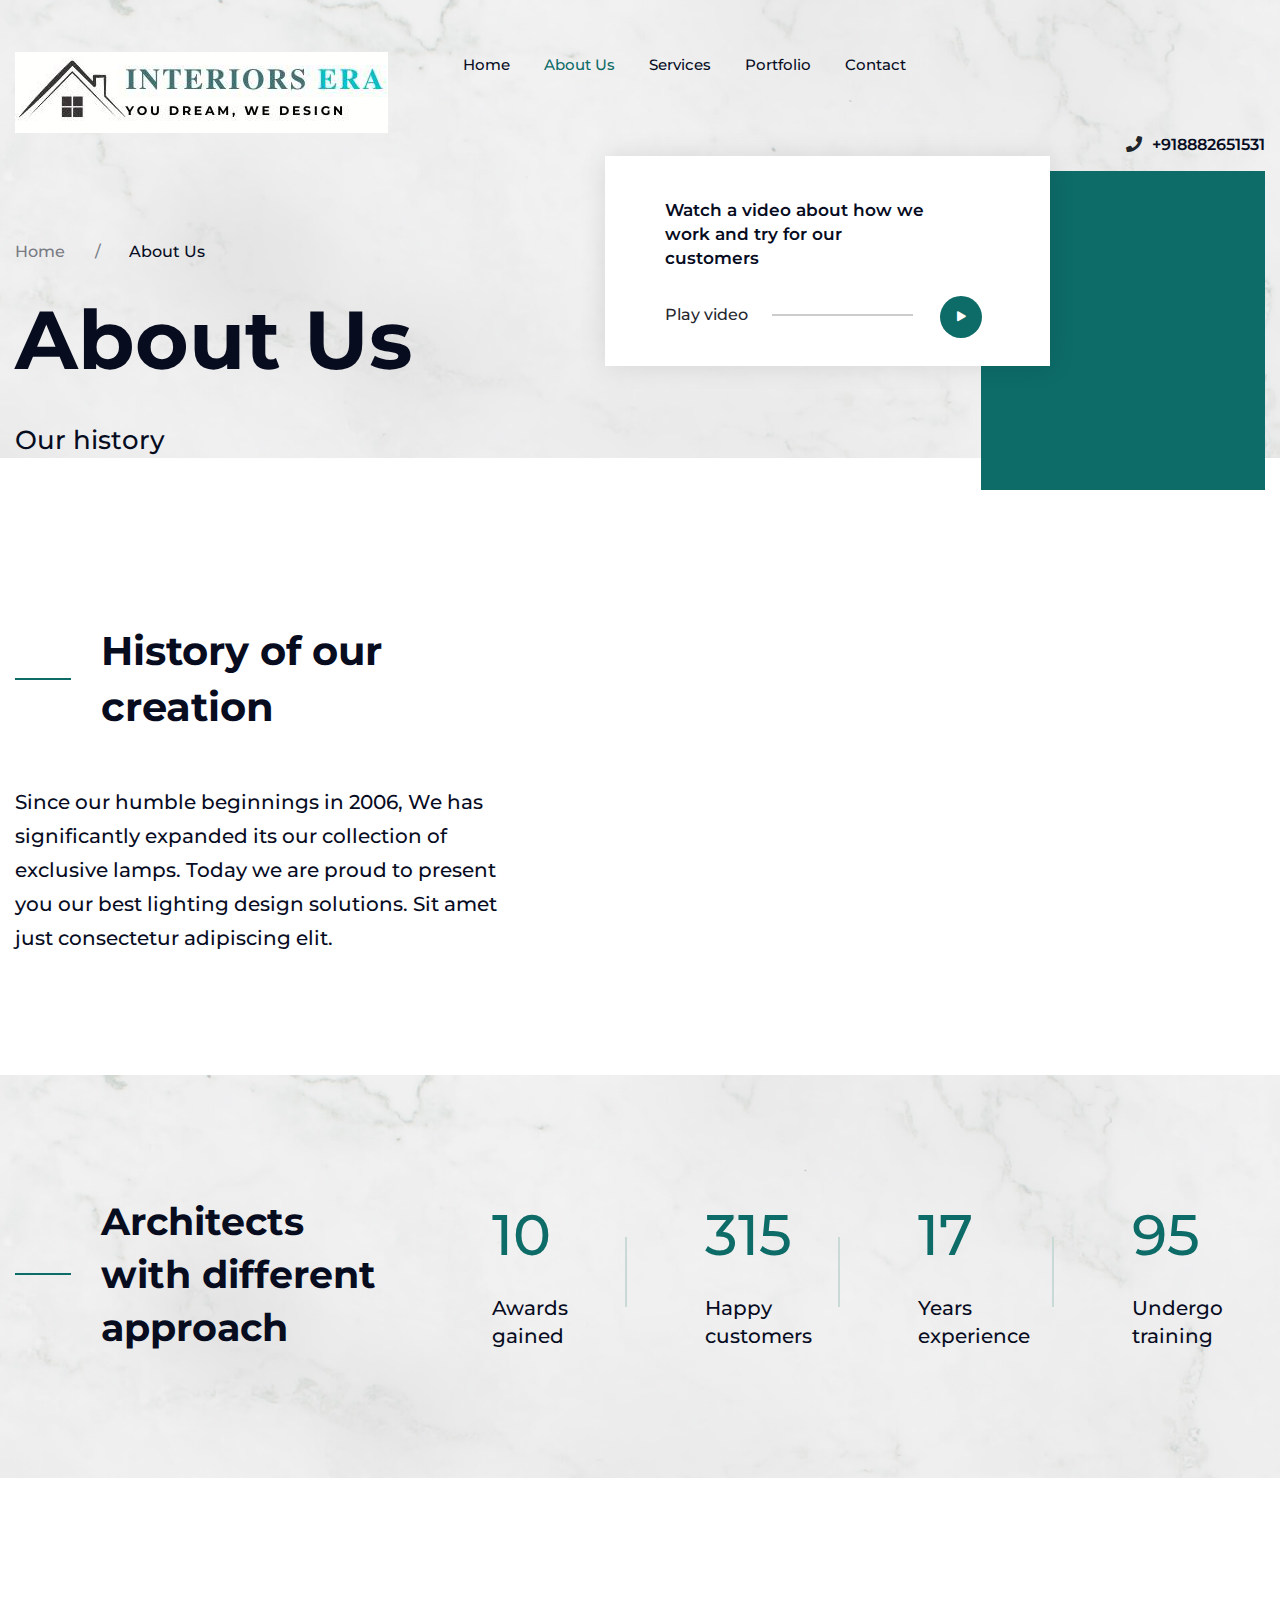
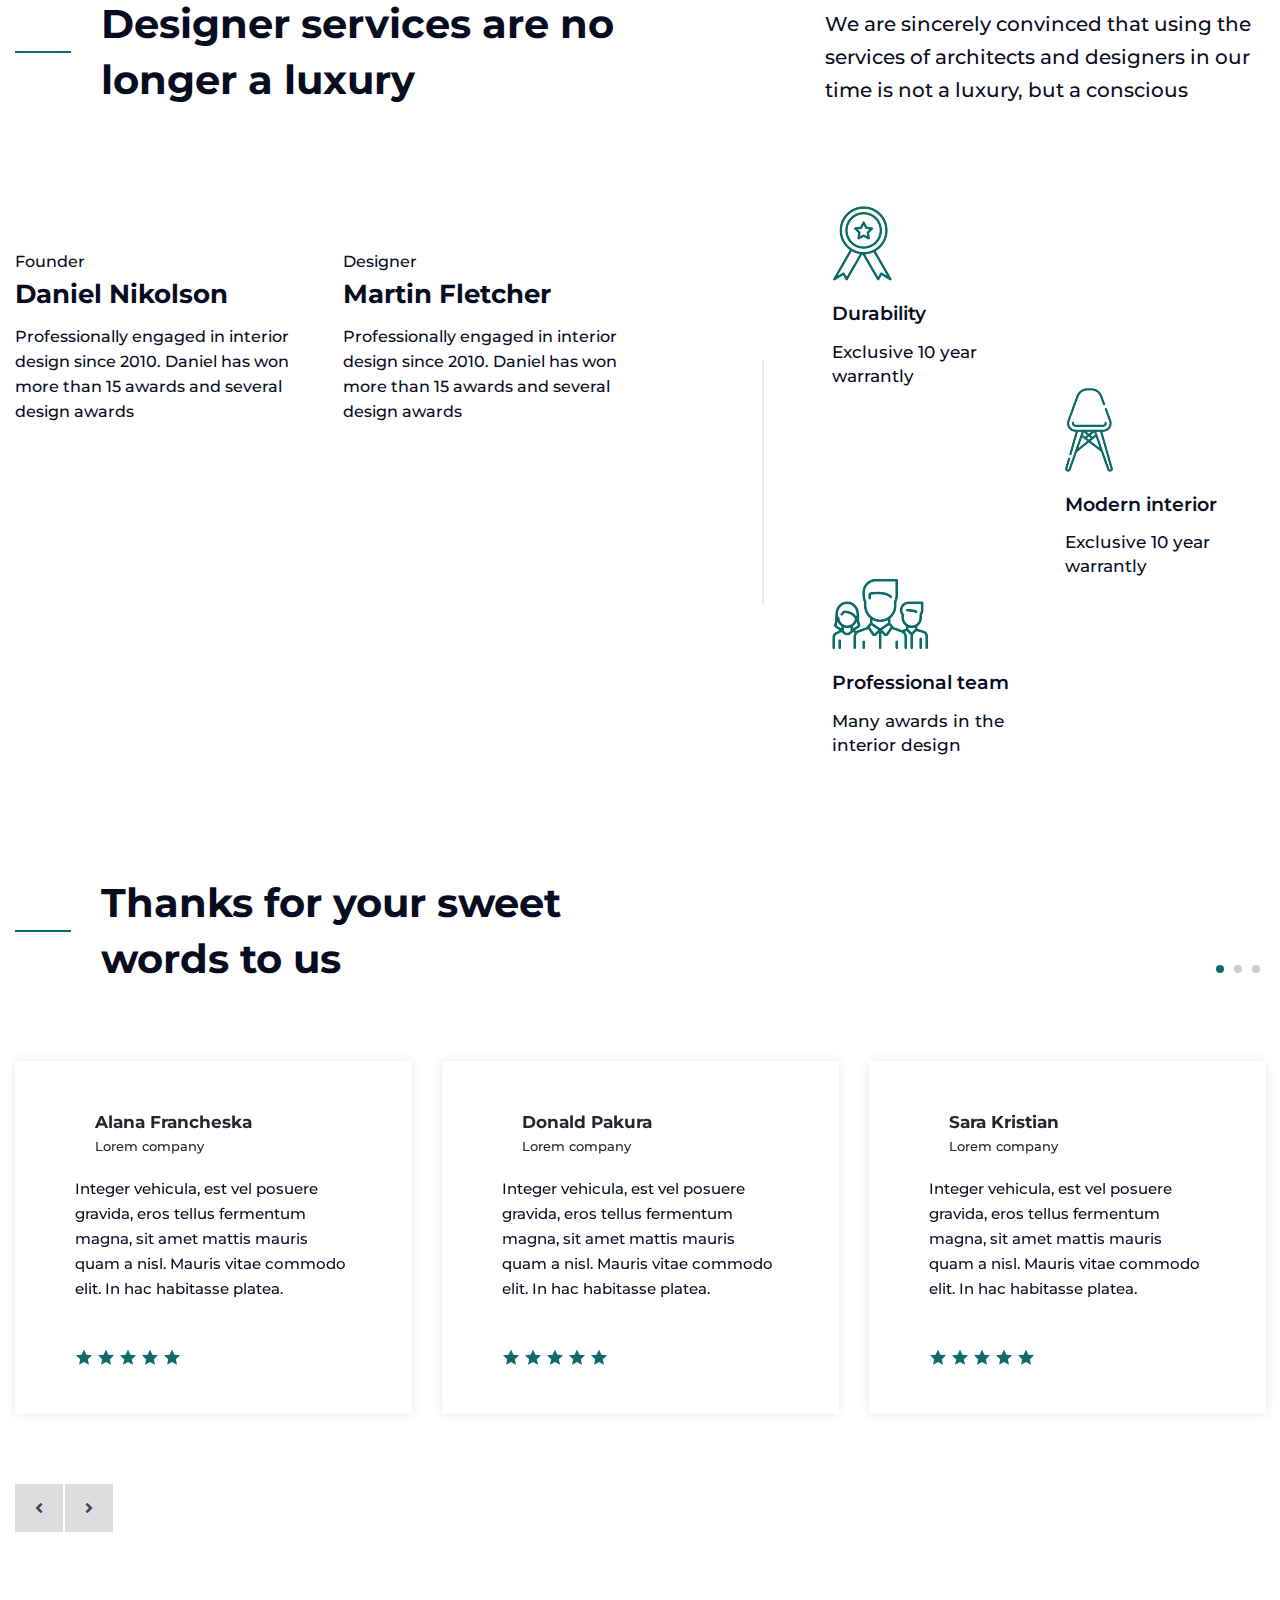
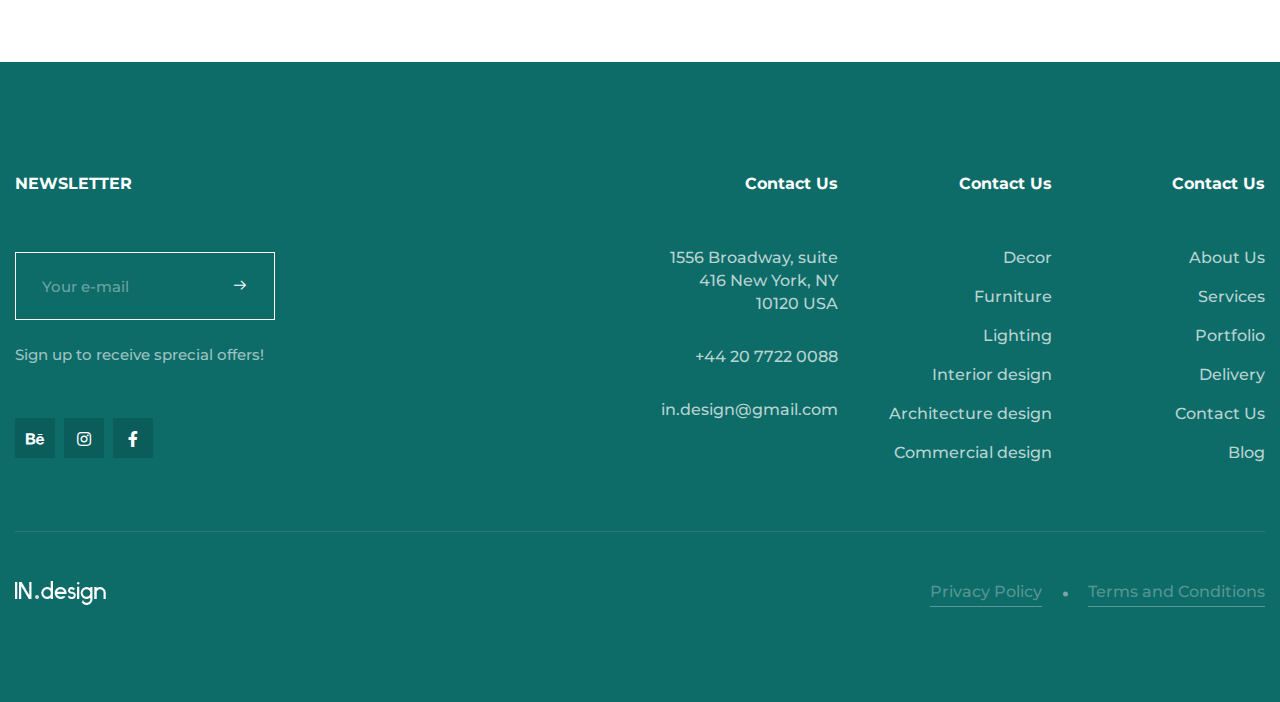
==== commit 0d586f80: "initial header changes" ====
--- a/about.html
+++ b/about.html
@@ -52,7 +52,7 @@
 									<li><a href="#" title="">Portfolio Details</a></li>
 								</ul>
 							</li>
-							<li><a href="catalog.html" title="">Shop</a>
+							<!-- <li><a href="catalog.html" title="">Shop</a>
 								<ul>
 									<li>
 										<a href="catalog-product.html" title="">Shop Details</a>
@@ -61,16 +61,16 @@
 										<a href="shop.html" title="">Shop 2</a>
 									</li>
 								</ul>
-							</li>
-							<li><a href="blog.html" title="">Blog</a>
+							</li> -->
+							<!-- <li><a href="blog.html" title="">Blog</a>
 								<ul>
 									<li><a href="blog-single.html" title="">Blog Single</a></li>
 								</ul>
-							</li>
+							</li> -->
 							<li><a href="contact.html" title="">Contact</a></li>
 						</ul>
 					</nav><!--navigation end-->
-					<ul class="mint-funcz">
+					<!-- <ul class="mint-funcz">
 						<li>
 							<a href="#" title="" class="search-btn">
 								<img src="assets/images/icon3.png" alt="">
@@ -87,10 +87,11 @@
 								<span class="cart-number">3</span>
 							</a>
 						</li>
-					</ul><!--mint-funcz end-->
+					</ul> -->
+					<!--mint-funcz end-->
 					<div class="contact-head-info">
-						<h4>+44 20 7722 0088</h4>
-						<a href="#" title="">Order a call</a>
+						<i class="fas fa-phone"></i><span>+918882651531</span>
+						<!-- <a href="#" title="">Order a call</a> -->
 					</div><!--contact-head-info end-->
 					<div class="menu-btnn">
 						<div class="menu-btn">
--- a/assets/css/style.css
+++ b/assets/css/style.css
@@ -289,11 +289,11 @@
 	margin-left: auto;
 	margin-top: 1px;
 }
-.contact-head-info > h4 {
-	color: #070c1f;
-	font-size: 17px;
+.contact-head-info > span {
+	color: #070c1f;
 	font-weight: 600;
 	margin-bottom: 3px;
+	margin-left: 10px;
 }
 .contact-head-info > a {
 	display: inline-block;
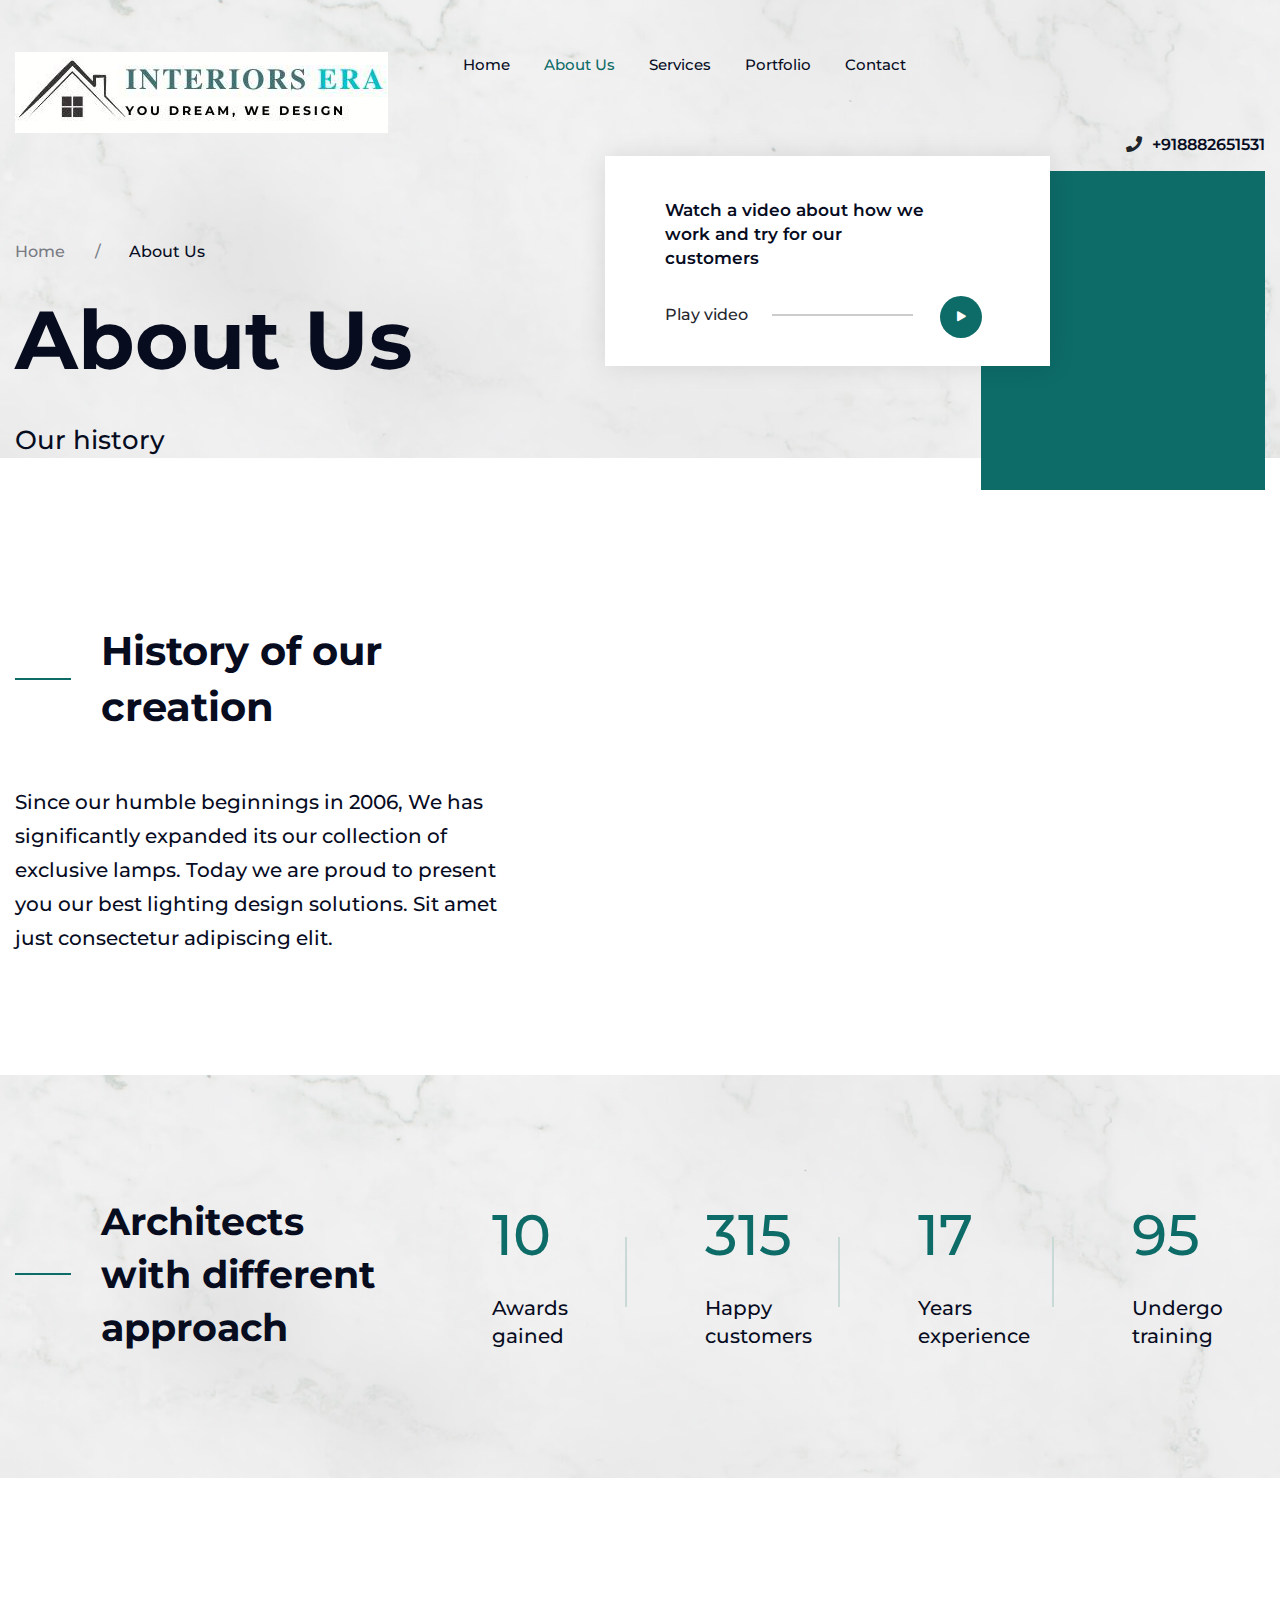
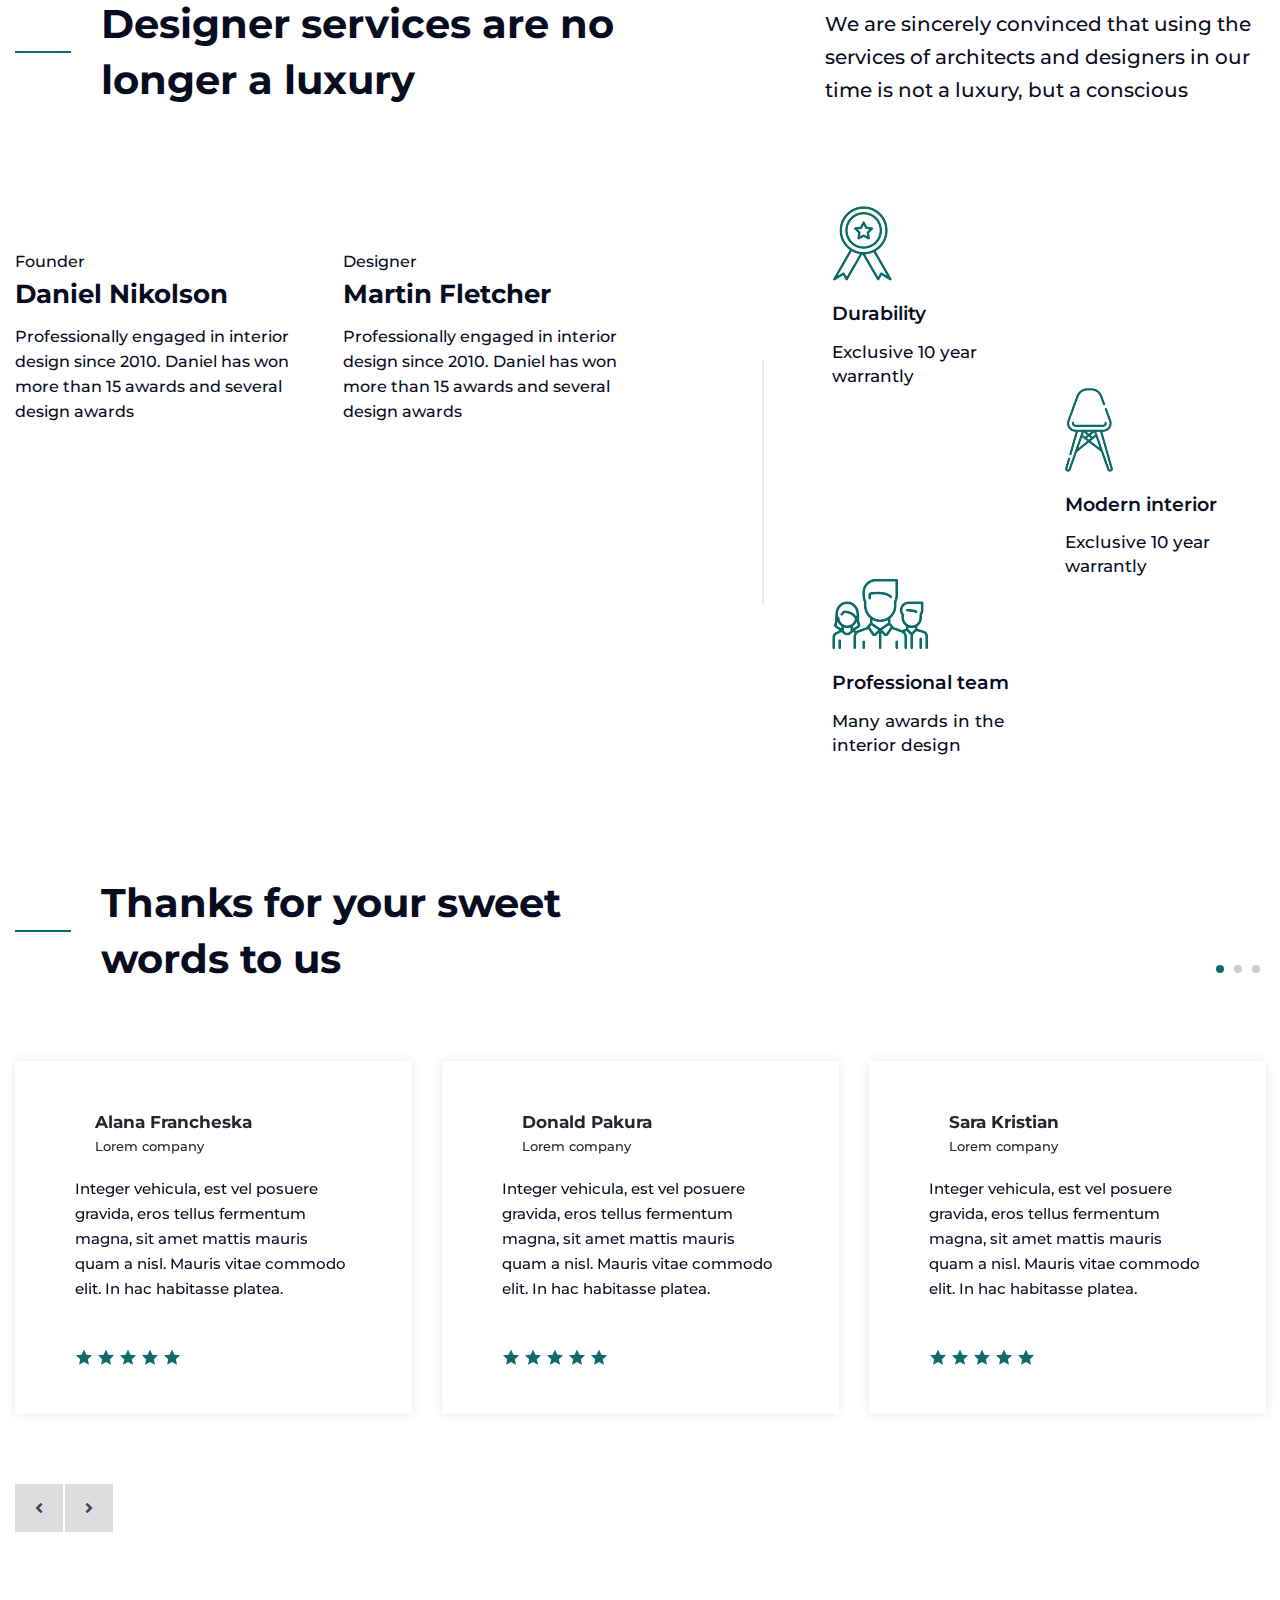
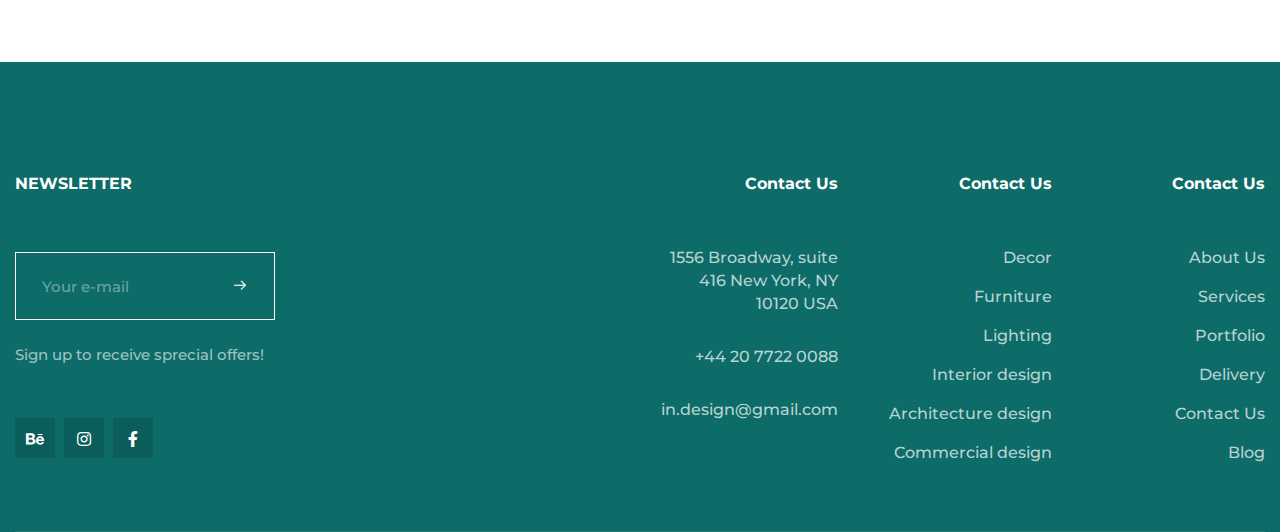
==== commit 62693e3e: "removed bottom footer" ====
--- a/about.html
+++ b/about.html
@@ -457,16 +457,17 @@
 						</div>
 					</div>
 				</div><!--top-footer end-->
-				<div class="bottom-footer">
+				<!-- <div class="bottom-footer">
 					<div class="ft-logo">
 						<img src="assets/images/ft-logo.png" alt="">
-					</div><!--ft-logo end-->
+					</div>
 					<ul class="btm-links">
 						<li><a href="#" title="">Privacy Policy</a></li>
 						<li><a href="#" title="">Terms and Conditions</a></li>
-					</ul><!--btm-links end-->
+					</ul>
 					<div class="clearfix"></div>
-				</div><!--bottom-footer end-->
+				</div> -->
+				<!--bottom-footer end-->
 			</div>
 		</footer><!--footer end-->
 
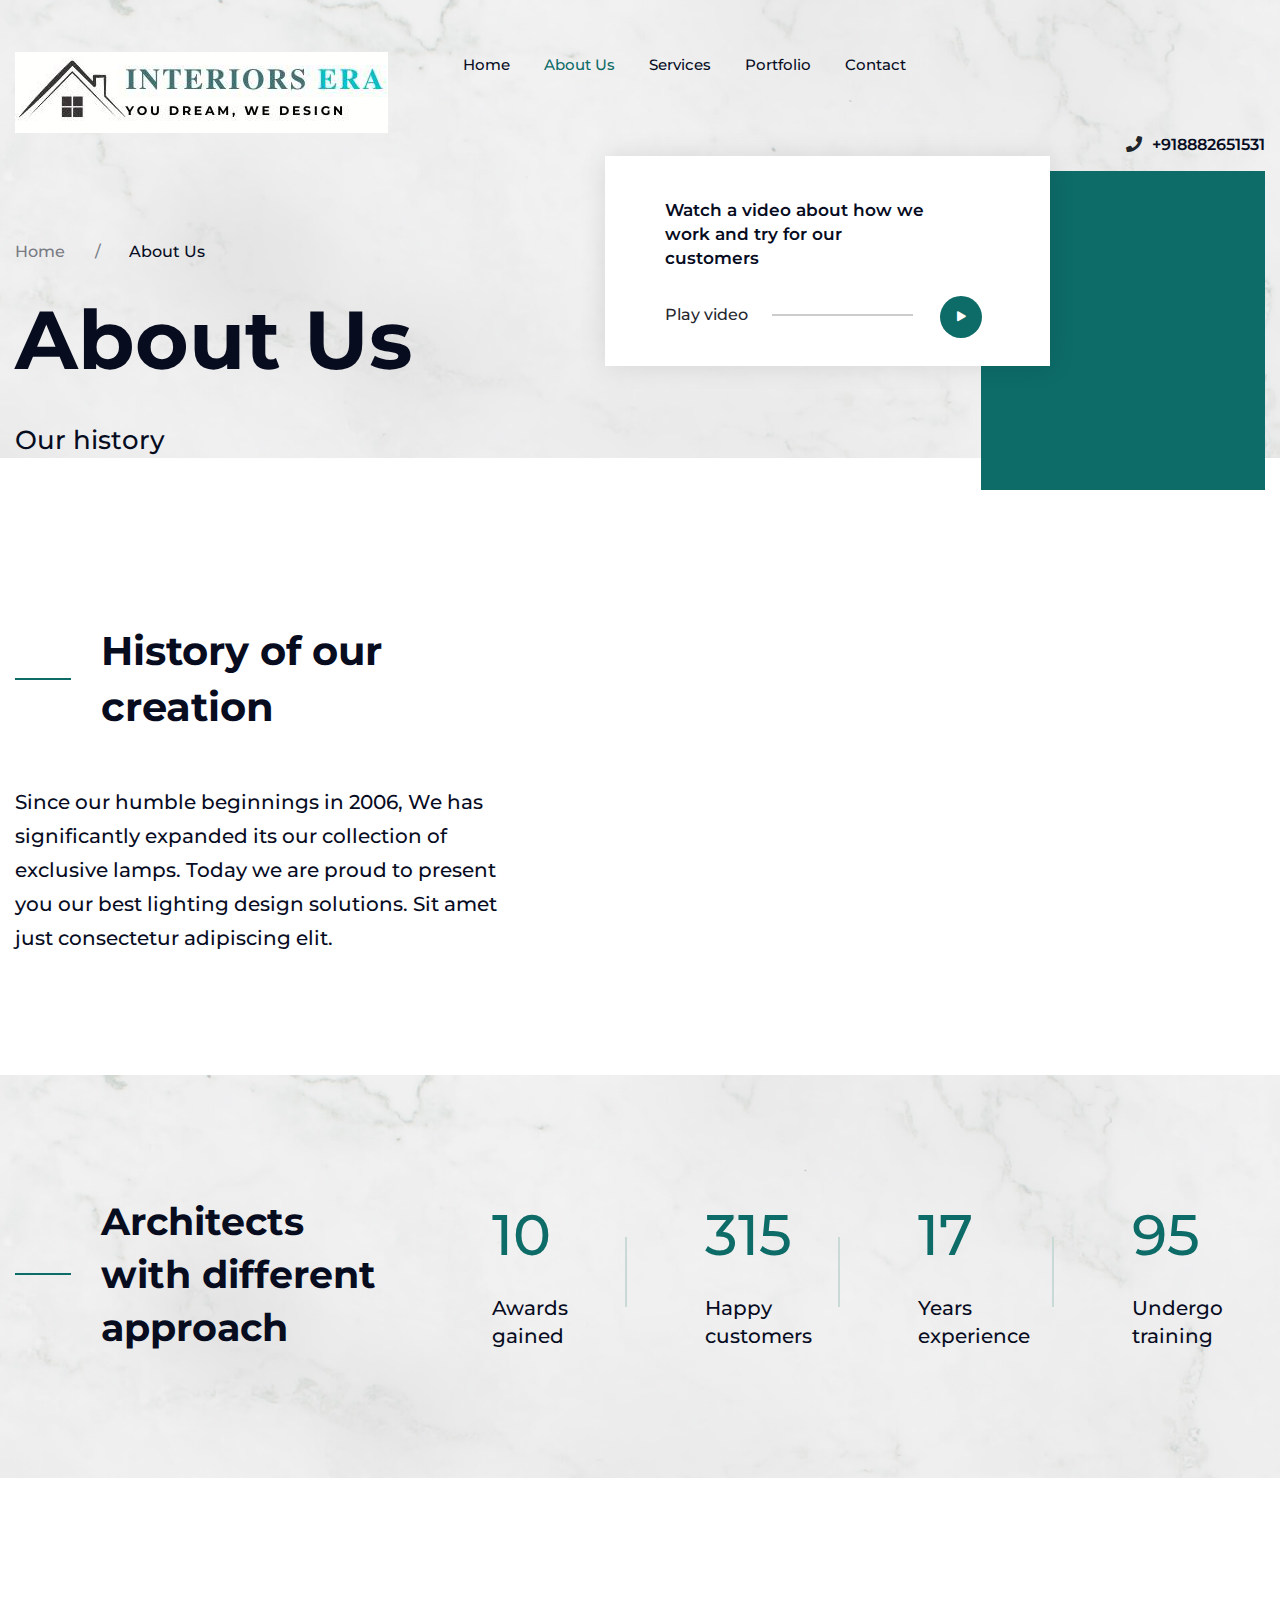
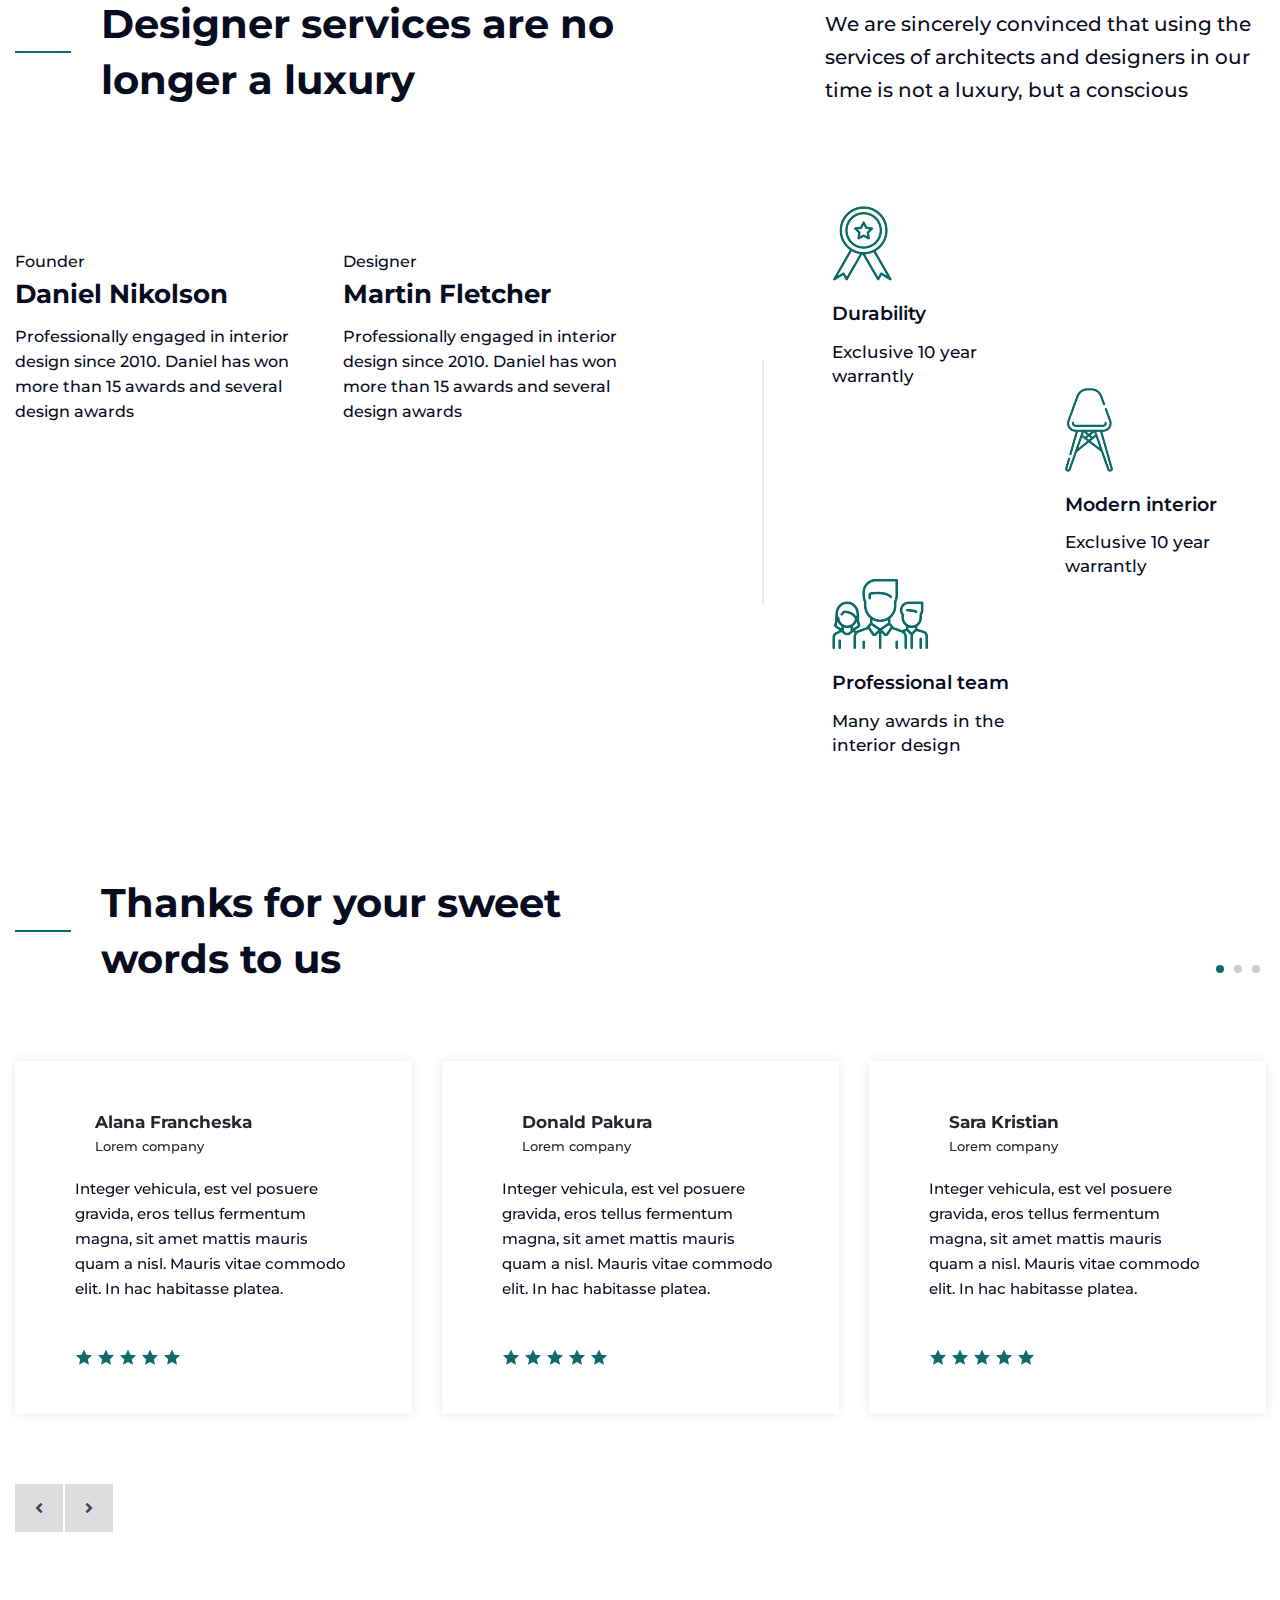
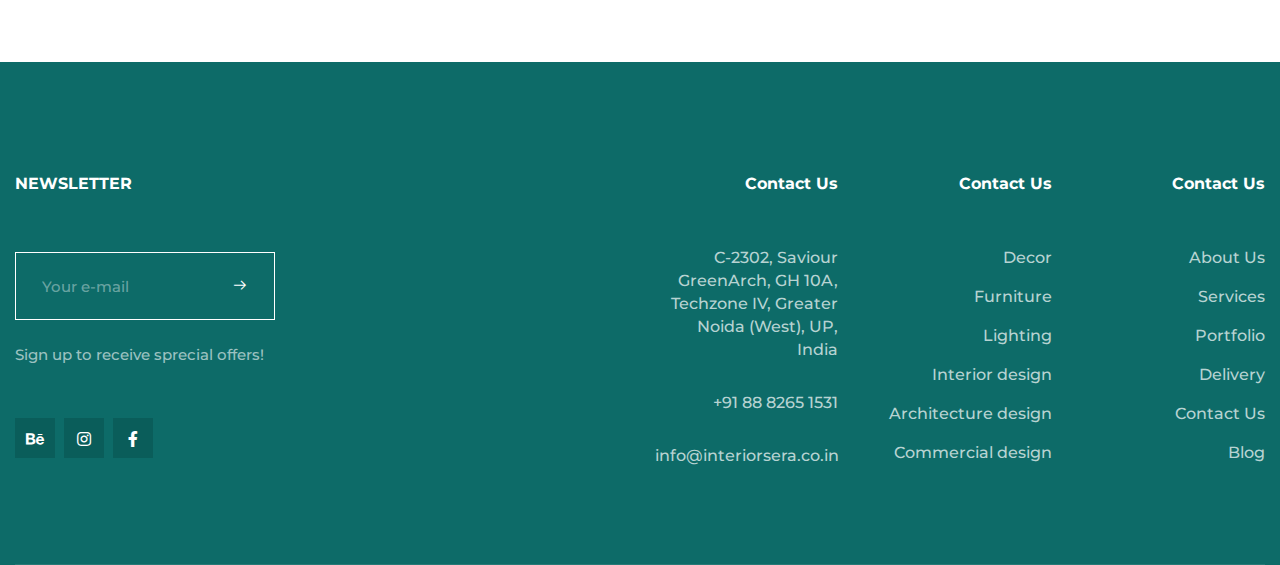
==== commit cfe3fff6: "modified the contact details in footer" ====
--- a/about.html
+++ b/about.html
@@ -421,9 +421,9 @@
 									<div class="widget widget-contact text-right">
 										<h3 class="widget-title">Contact Us</h3>
 										<ul class="ft-links">
-											<li>1556 Broadway, suite 416 New York, NY 10120 USA</li>
-											<li>+44 20 7722 0088</li>
-											<li><a href="#" title="">in.design@gmail.com</a></li>
+											<li>C-2302, Saviour GreenArch, GH 10A, Techzone IV, Greater Noida (West), UP, India</li>
+											<li>+91 88 8265 1531</li>
+											<li><a href="#" title="">info@interiorsera.co.in</a></li>
 										</ul><!--ft-links end-->
 									</div><!--widget-contact end-->
 								</div>
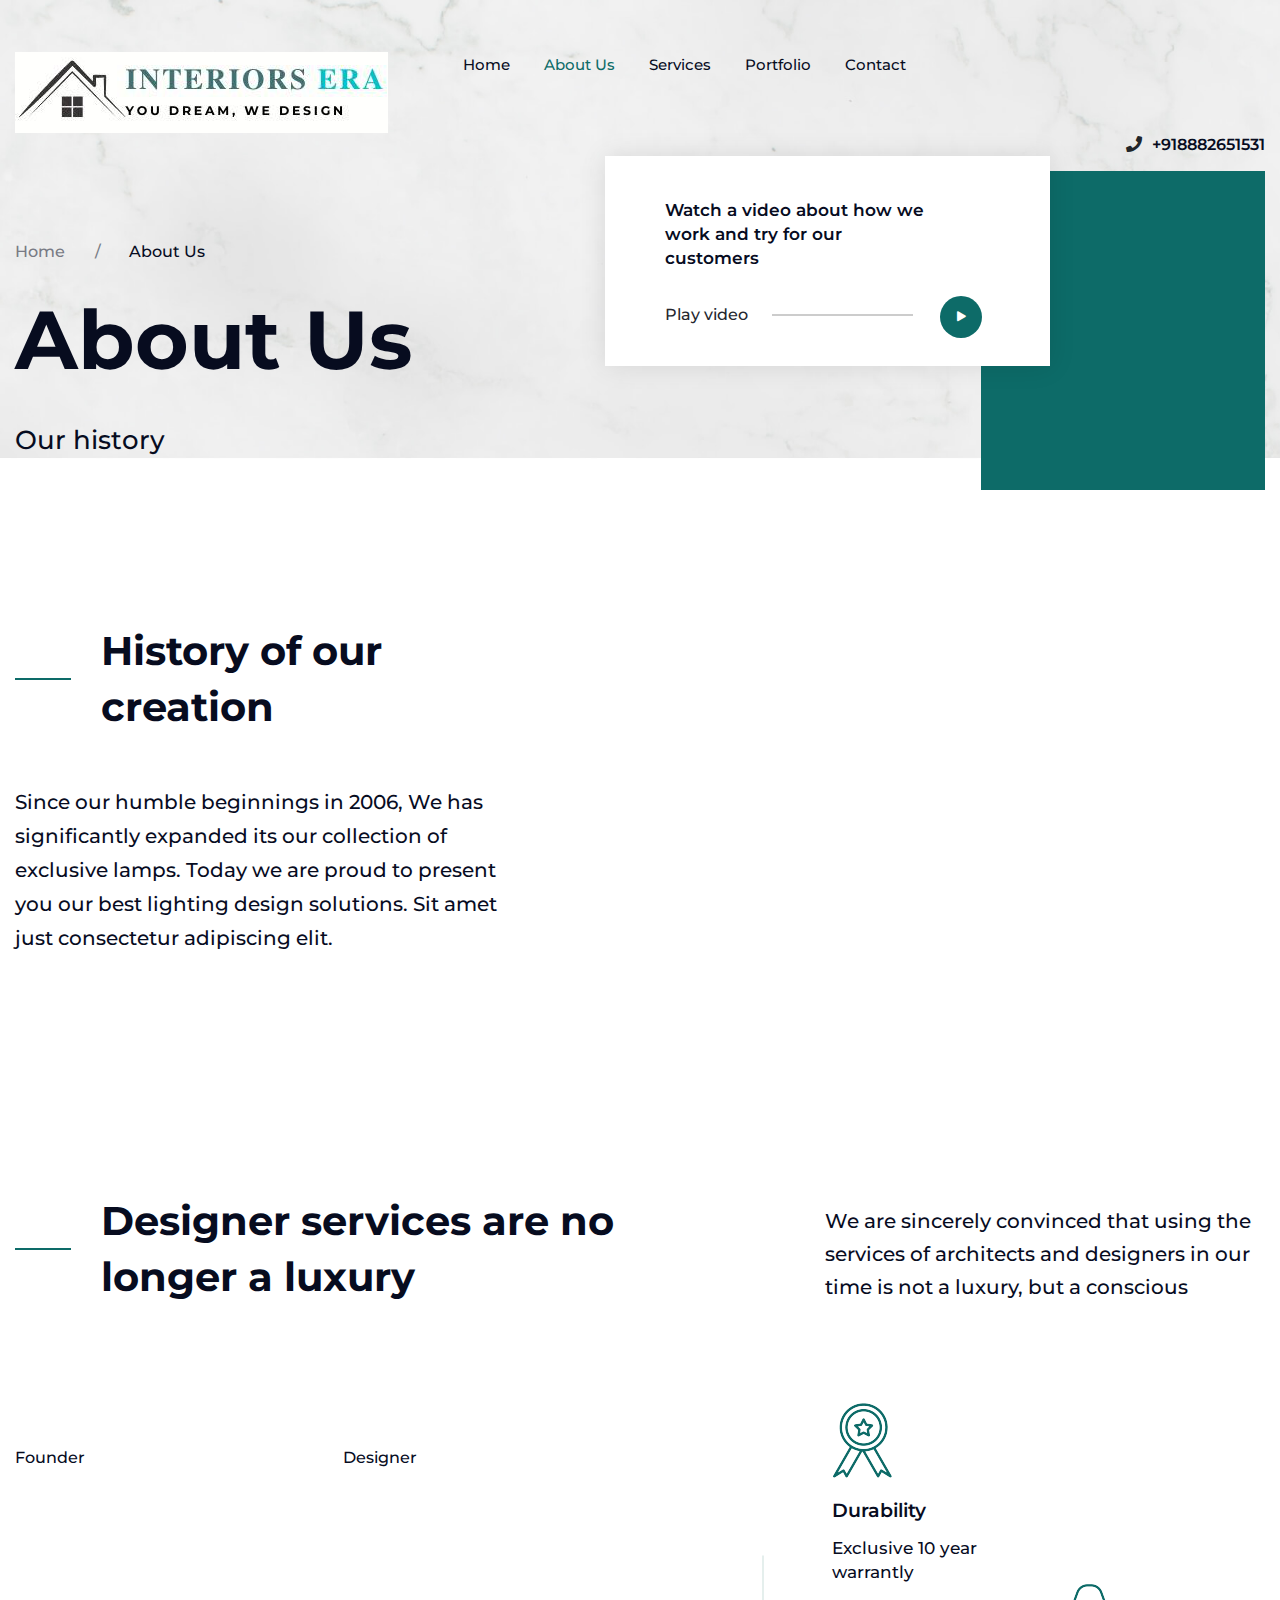
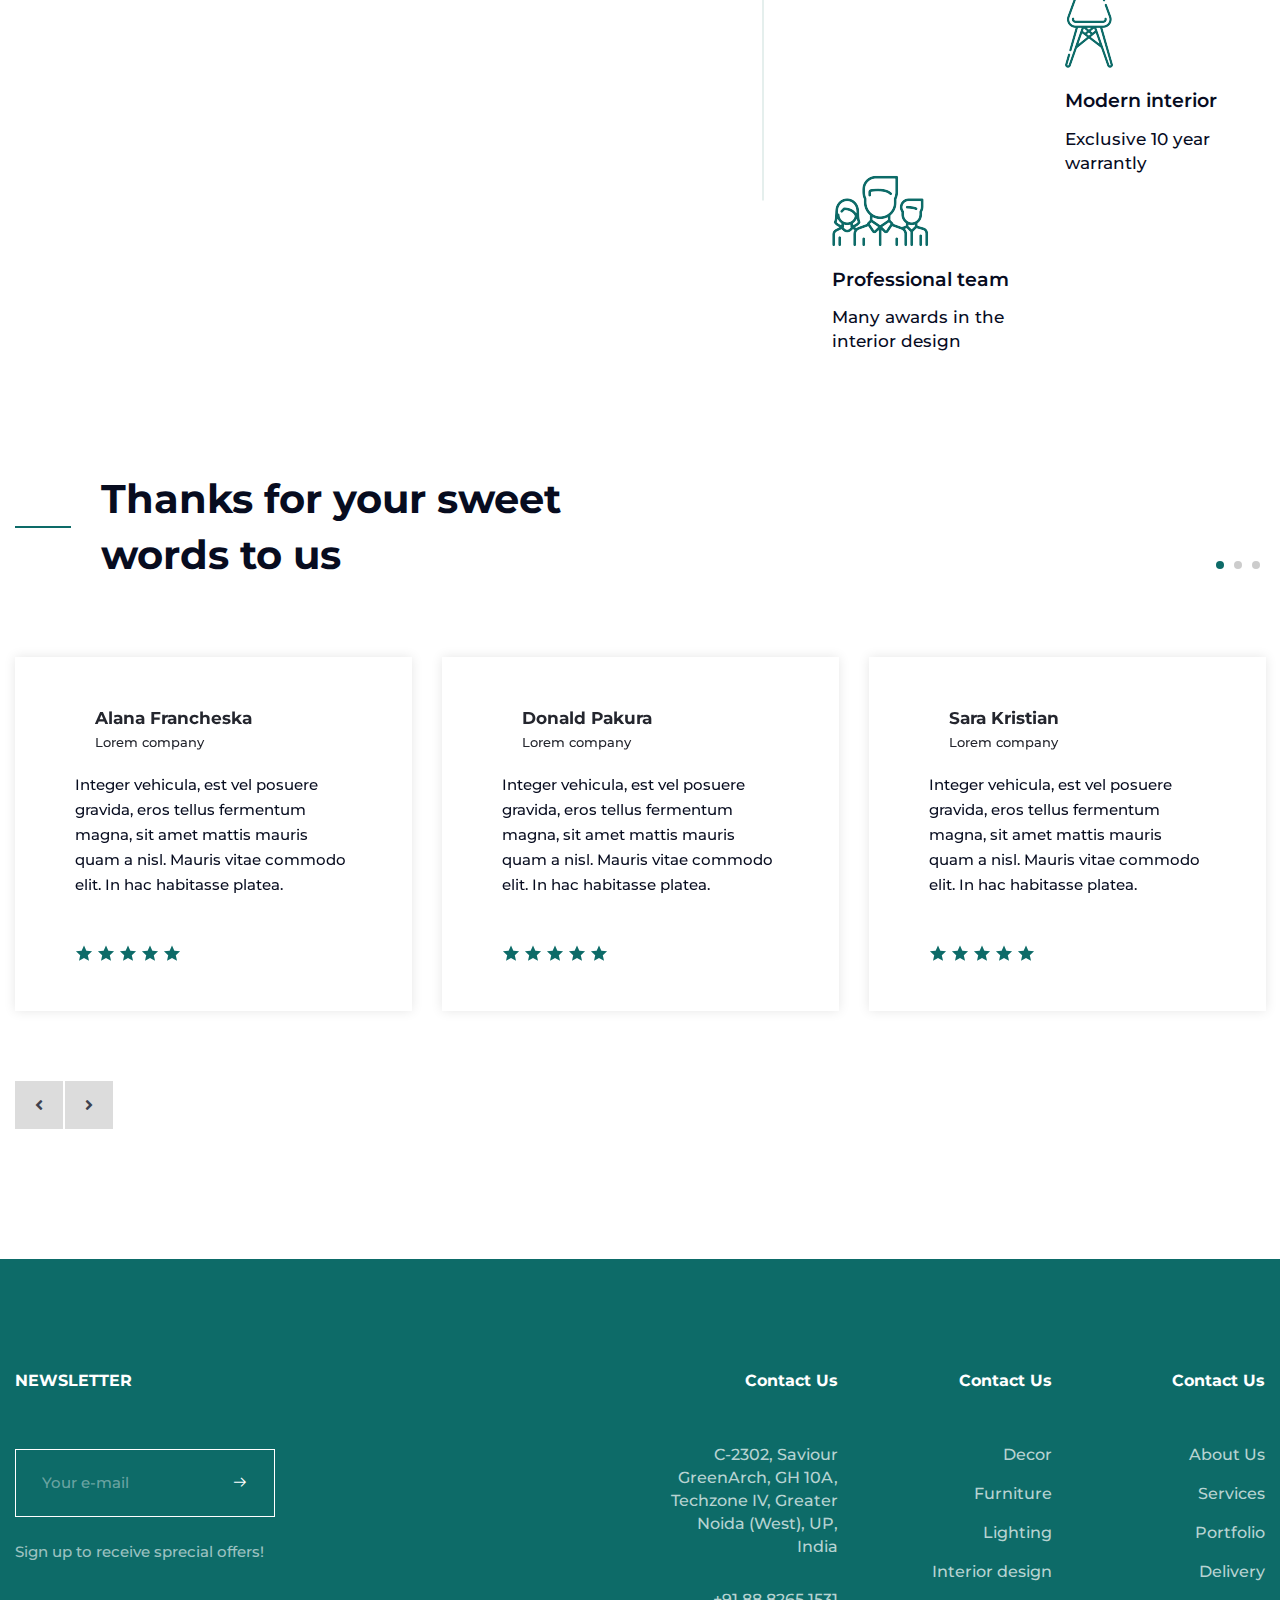
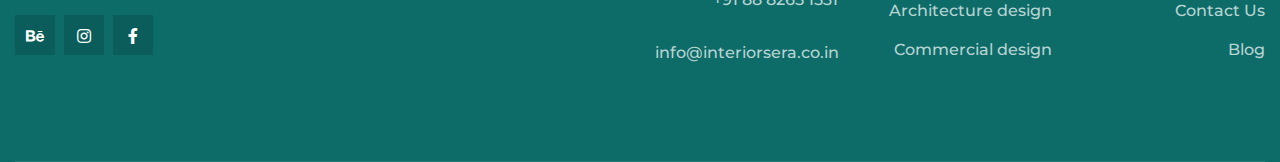
==== commit c3f7f668: "about us initial changes" ====
--- a/about.html
+++ b/about.html
@@ -174,7 +174,7 @@
 			</div>
 		</section>
 
-		<section class="block2">
+		<!-- <section class="block2">
 			<div class="fixed-bg bg2"></div>
 			<div class="container">
 				<div class="arch-section">
@@ -189,33 +189,33 @@
 										<div class="award-col">
 											<h2 class="count">10</h2>
 											<h3>Awards gained</h3>
-										</div><!--award-col end-->
+										</div>
 									</div>
 									<div class="col-lg-3 col-md-3 col-sm-6">
 										<div class="award-col">
 											<h2 class="count">315</h2>
 											<h3>Happy customers</h3>
-										</div><!--award-col end-->
+										</div>
 									</div>
 									<div class="col-lg-3 col-md-3 col-sm-6">
 										<div class="award-col">
 											<h2 class="count">17</h2>
 											<h3>Years experience</h3>
-										</div><!--award-col end-->
+										</div>
 									</div>
 									<div class="col-lg-3 col-md-3 col-sm-6">
 										<div class="award-col">
 											<h2 class="count">95</h2>
 											<h3>Undergo training</h3>
-										</div><!--award-col end-->
-									</div>
-								</div>
-							</div><!--our-awards-sec end-->
-						</div>
-					</div>
-				</div><!--arch-section end-->
-			</div>
-		</section>
+										</div>
+									</div>
+								</div>
+							</div>
+						</div>
+					</div>
+				</div>
+			</div>
+		</section> -->
 
 		<section class="block2 pb-0">
 			<div class="custom-container">
@@ -236,9 +236,10 @@
 											</div><!--post-thumbnail end-->
 											<div class="post-info">
 												<span>Founder</span>
-												<h2>Daniel Nikolson</h2>
-												<p>Professionally engaged in interior design since 2010. Daniel has won more than 15 awards and several design awards</p>
-											</div><!--post-info end-->
+												<!-- <h2>Daniel Nikolson</h2>
+												<p>Professionally engaged in interior design since 2010. Daniel has won more than 15 awards and several design awards</p> -->
+											</div>
+											<!--post-info end-->
 										</div><!--post-col end-->
 									</div>
 									<div class="col-lg-6 col-md-6 col-sm-6">
@@ -248,8 +249,8 @@
 											</div><!--post-thumbnail end-->
 											<div class="post-info">
 												<span>Designer</span>
-												<h2>Martin Fletcher</h2>
-												<p>Professionally engaged in interior design since 2010. Daniel has won more than 15 awards and several design awards</p>
+												<!-- <h2>Martin Fletcher</h2>
+												<p>Professionally engaged in interior design since 2010. Daniel has won more than 15 awards and several design awards</p> -->
 											</div><!--post-info end-->
 										</div><!--post-col end-->
 									</div>
